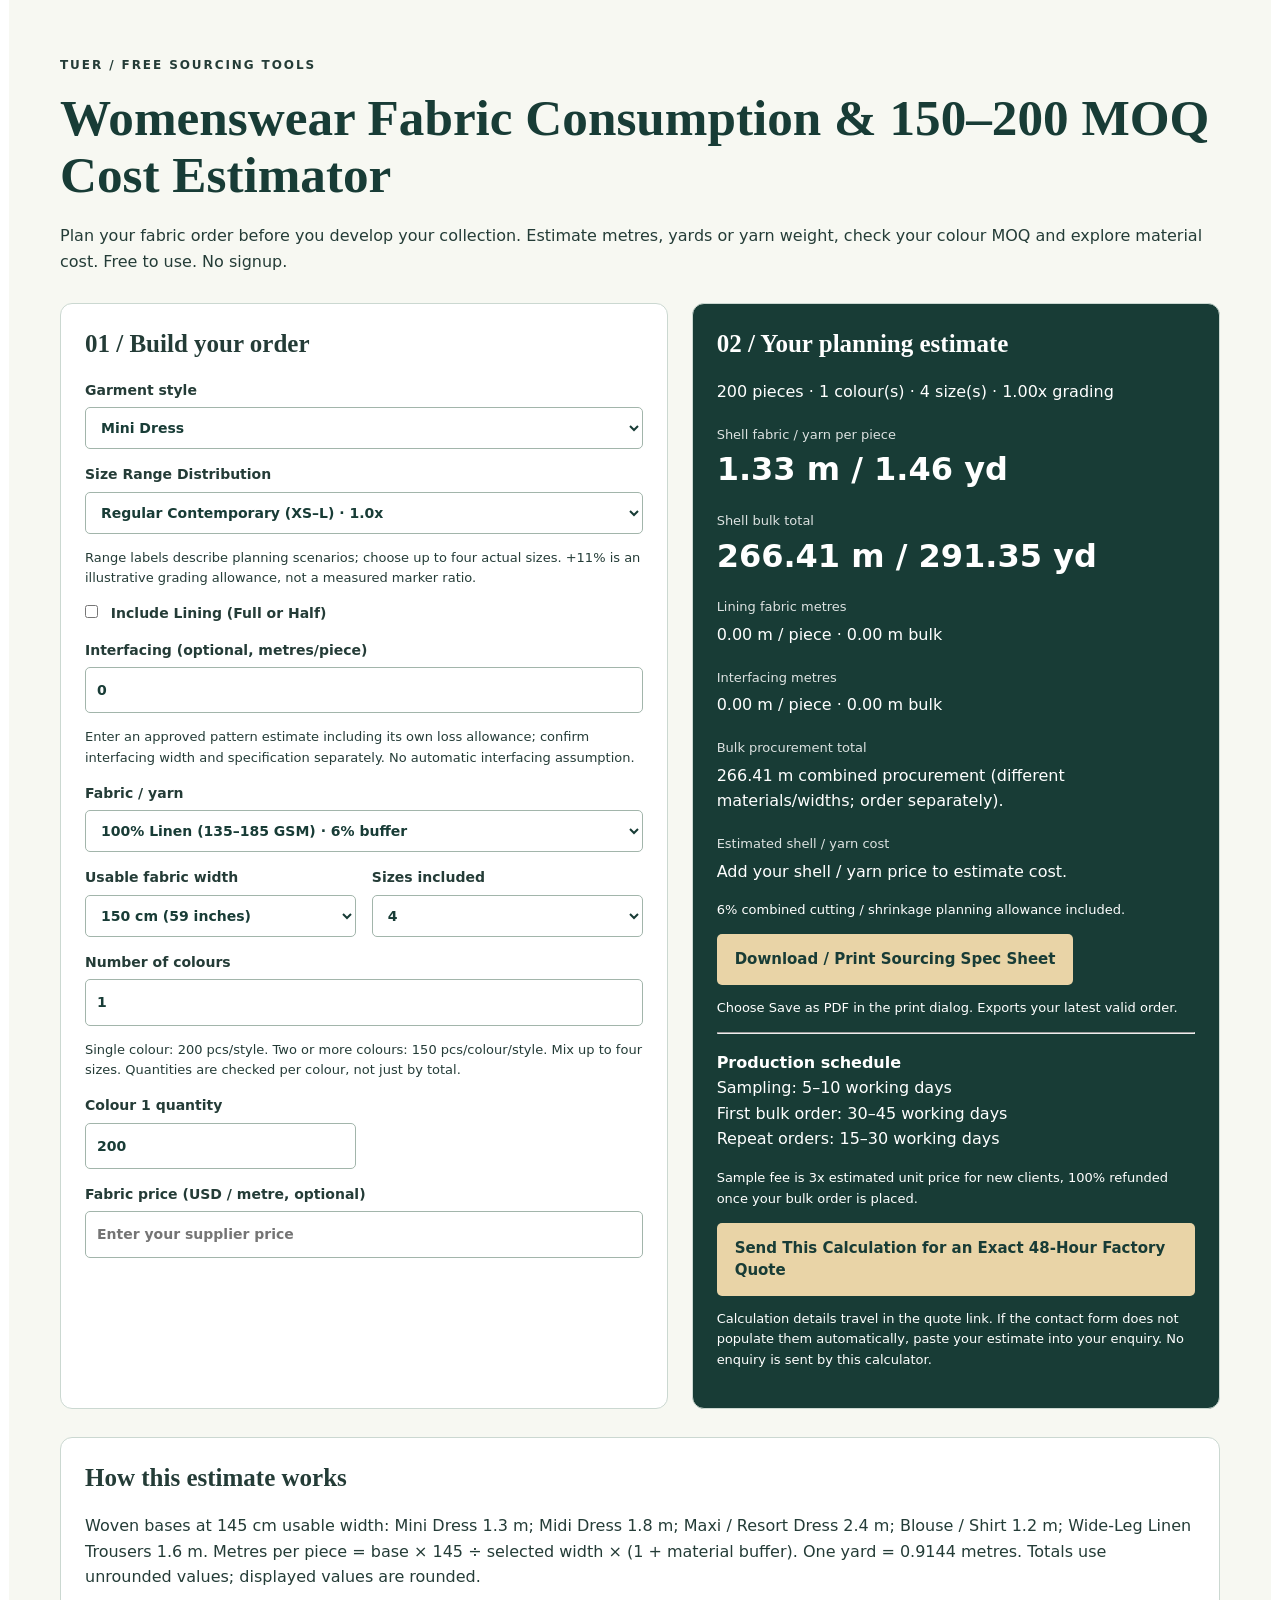
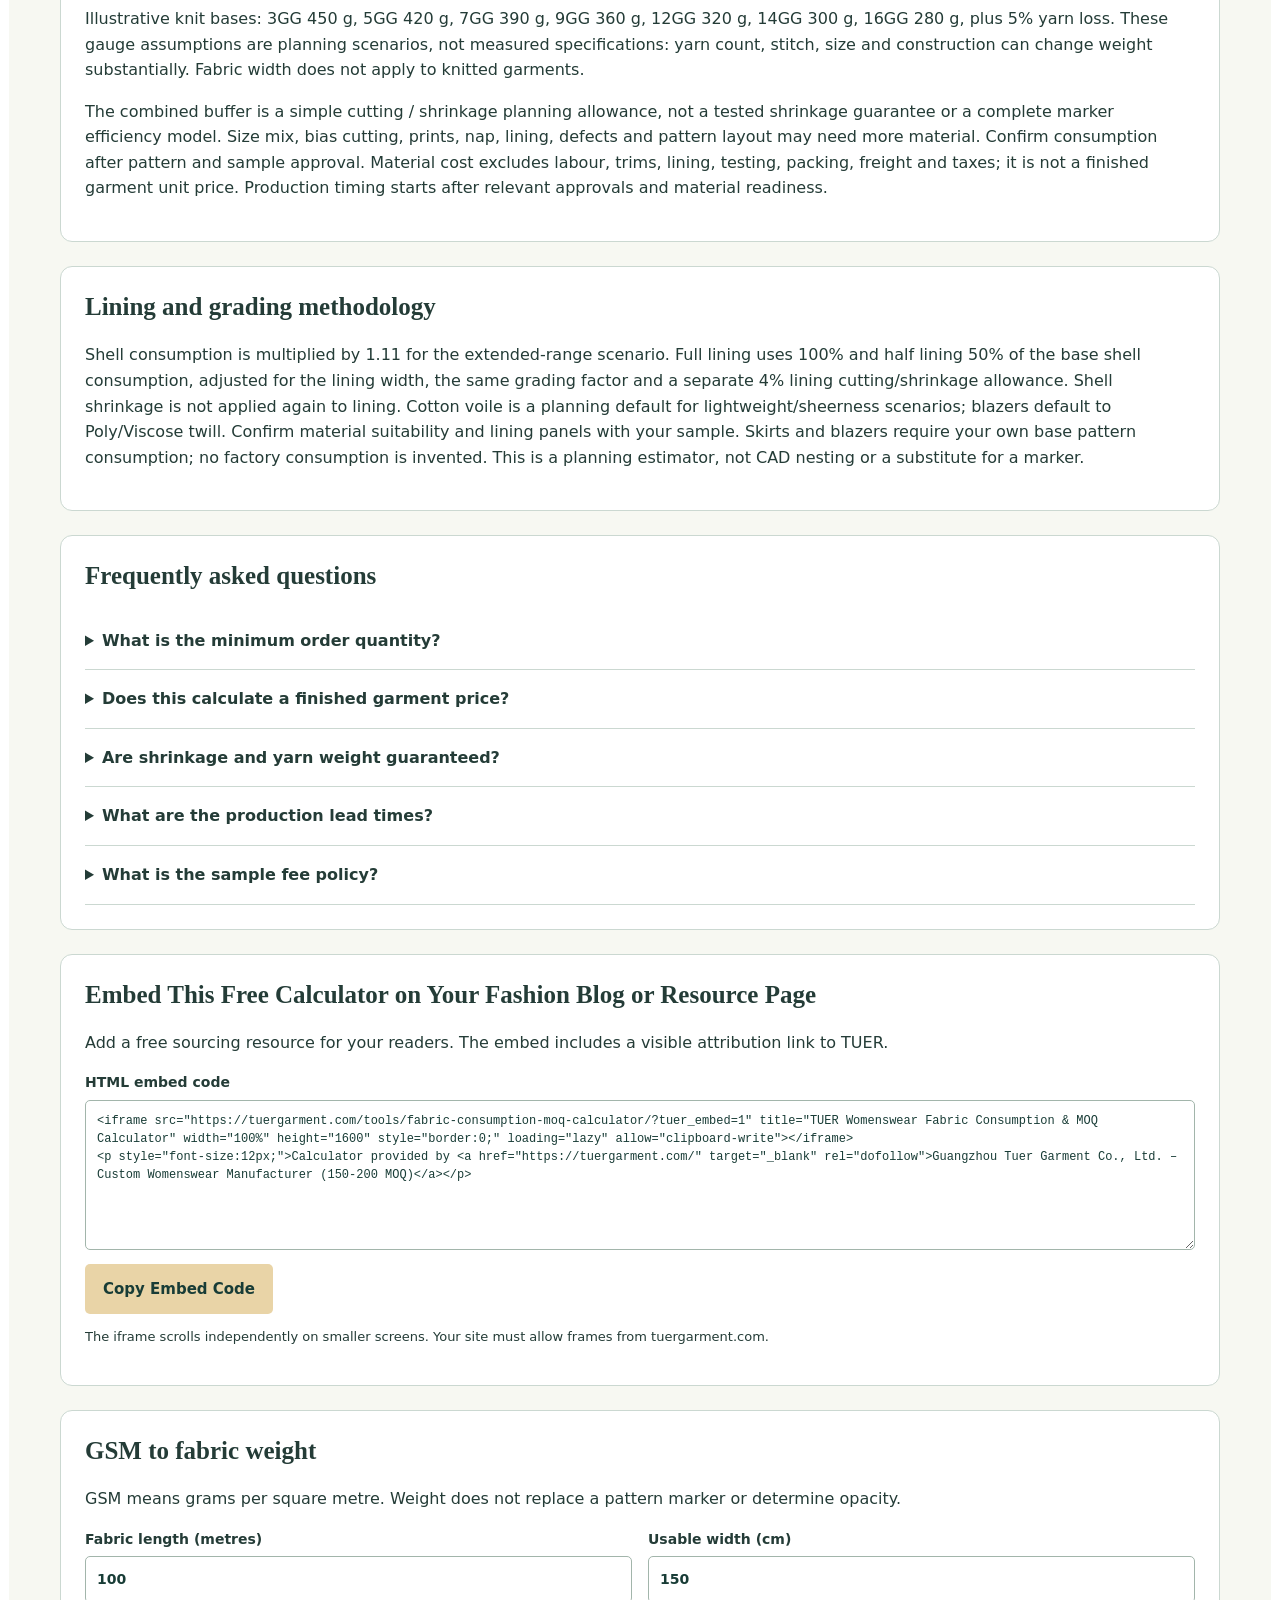
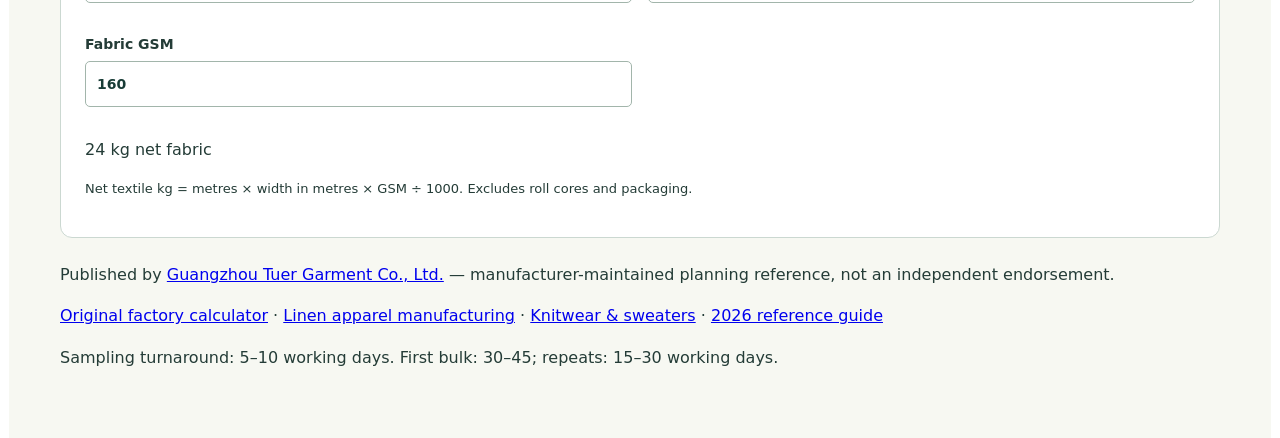
==== index.html @ 22a3af2a "feat: initial open apparel fabric consumption calculator and 2026 sourcing benchmarks" ====
<!doctype html><html lang="en"><head><meta charset="utf-8"><title>Womenswear Fabric &amp; GSM Calculator | TUER</title><meta name="description" content="Free fabric metres, yards, GSM-to-weight and colour MOQ planning calculator. Sampling turnaround: 5–10 working days."><link rel="canonical" href="https://tuergarment.com/tools/fabric-consumption-moq-calculator/"><meta name="viewport" content="width=device-width,initial-scale=1"><link rel="stylesheet" href="calculator.css"></head><body style="margin:0">
<main class="tuer-calc" data-contact="https://tuergarment.com/contact-us/">
<header><span class="tc-kicker">TUER / Free sourcing tools</span><h1>Womenswear Fabric Consumption &amp; 150–200 MOQ Cost Estimator</h1><p>Plan your fabric order before you develop your collection. Estimate metres, yards or yarn weight, check your colour MOQ and explore material cost. Free to use. No signup.</p></header>
<noscript>Please enable JavaScript to calculate your order. MOQ: 200 pieces for one colour, or 150 pieces per colour for two or more colours.</noscript>
<div class="tc-grid"><section class="tc-card"><h2>01 / Build your order</h2><form>
<label>Garment style<select name="style"><option value="mini">Mini Dress</option><option value="midi">Midi Dress</option><option value="maxi">Maxi / Resort Dress</option><option value="blouse">Women's Blouse / Shirt</option><option value="skirt">Skirt (enter pattern consumption)</option><option value="blazer">Blazer (enter pattern consumption)</option><option value="trousers">Wide-Leg Linen Trousers</option><option value="knit">Knit Sweater / Cardigan</option></select></label>
<label data-custom-base hidden>Pattern-based shell metres per piece at 145 cm<input name="customBase" type="number" min="0.01" max="20" step="any" placeholder="From your pattern / marker, before buffers"></label>
<label>Size Range Distribution<select name="distribution"><option value="regular">Regular Contemporary (XS–L) · 1.0x</option><option value="extended">Extended / Plus Size Range (L–3XL) · +11%</option></select></label><p class="tc-note">Range labels describe planning scenarios; choose up to four actual sizes. +11% is an illustrative grading allowance, not a measured marker ratio.</p>
<div data-lining-controls><label><input name="lining" type="checkbox"> Include Lining (Full or Half)</label><div data-lining-options hidden><label>Lining coverage<select name="liningMode"><option value="full">Full · 100% base coverage</option><option value="half">Half · 50% base coverage</option></select></label><label>Lining usable width<select name="liningWidth"><option value="114">114 cm</option><option value="140">140 cm</option><option value="150" selected>150 cm</option></select></label><p data-lining-material></p></div></div>
<label>Interfacing (optional, metres/piece)<input name="interfacing" type="number" min="0" max="20" step="any" value="0"></label><p class="tc-note">Enter an approved pattern estimate including its own loss allowance; confirm interfacing width and specification separately. No automatic interfacing assumption.</p>
<label>Fabric / yarn<select name="fabric"><option value="linen">100% Linen (135–185 GSM) · 6% buffer</option><option value="blend">55% Linen / 45% Viscose or Rayon · 5%</option><option value="cotton">Cotton Poplin / Satin / EcoVero Viscose · 4%</option><option value="denim">Denim (8–14 oz) · 5%</option><option value="yarn">Knitwear Yarn: Merino / Organic Cotton / Viscose Blend · 5%</option></select></label>
<div class="tc-fields"><label data-width>Usable fabric width<select name="width"><option value="114">114 cm (45 inches)</option><option value="140">140 cm (55 inches)</option><option value="150" selected>150 cm (59 inches)</option></select></label><label data-gauge hidden>Knitting gauge<select name="gauge"><option>3</option><option>5</option><option>7</option><option>9</option><option selected>12</option><option>14</option><option>16</option></select></label><label>Sizes included<select name="sizes"><option>1</option><option>2</option><option>3</option><option selected>4</option></select></label></div>
<label>Number of colours<input name="colours" type="number" min="1" max="20" step="1" value="1" required></label><p class="tc-note">Single colour: 200 pcs/style. Two or more colours: 150 pcs/colour/style. Mix up to four sizes. Quantities are checked per colour, not just by total.</p><div data-colours></div>
<label><span data-price-label>Fabric price (USD / metre, optional)</span><input name="price" type="number" min="0" max="1000000" step="any" placeholder="Enter your supplier price"></label><p data-error role="alert"></p></form></section>
<aside class="tc-card tc-result"><h2>02 / Your planning estimate</h2><div data-output aria-live="polite" aria-atomic="true"><p data-order></p><dl><dt>Shell fabric / yarn per piece</dt><dd class="tc-metric" data-per></dd><dt>Shell bulk total</dt><dd class="tc-metric" data-total></dd><dt>Lining fabric metres</dt><dd data-lining-result></dd><dt>Interfacing metres</dt><dd data-interfacing-result></dd><dt>Bulk procurement total</dt><dd data-combined></dd><dt>Estimated shell / yarn cost</dt><dd data-cost></dd></dl><p class="tc-note" data-buffer></p></div><button type="button" data-print disabled>Download / Print Sourcing Spec Sheet</button><p class="tc-note">Choose Save as PDF in the print dialog. Exports your latest valid order.</p><hr><p><strong>Production schedule</strong><br>Sampling: 5–10 working days<br>First bulk order: 30–45 working days<br>Repeat orders: 15–30 working days</p><p class="tc-note">Sample fee is 3x estimated unit price for new clients, 100% refunded once your bulk order is placed.</p><a class="tc-button" data-quote hidden target="_blank" rel="noopener">Send This Calculation for an Exact 48-Hour Factory Quote</a><p class="tc-note">Calculation details travel in the quote link. If the contact form does not populate them automatically, paste your estimate into your enquiry. No enquiry is sent by this calculator.</p></aside></div>
<section class="tc-card"><h2>How this estimate works</h2><p>Woven bases at 145 cm usable width: Mini Dress 1.3 m; Midi Dress 1.8 m; Maxi / Resort Dress 2.4 m; Blouse / Shirt 1.2 m; Wide-Leg Linen Trousers 1.6 m. Metres per piece = base × 145 ÷ selected width × (1 + material buffer). One yard = 0.9144 metres. Totals use unrounded values; displayed values are rounded.</p><p>Illustrative knit bases: 3GG 450 g, 5GG 420 g, 7GG 390 g, 9GG 360 g, 12GG 320 g, 14GG 300 g, 16GG 280 g, plus 5% yarn loss. These gauge assumptions are planning scenarios, not measured specifications: yarn count, stitch, size and construction can change weight substantially. Fabric width does not apply to knitted garments.</p><p>The combined buffer is a simple cutting / shrinkage planning allowance, not a tested shrinkage guarantee or a complete marker efficiency model. Size mix, bias cutting, prints, nap, lining, defects and pattern layout may need more material. Confirm consumption after pattern and sample approval. Material cost excludes labour, trims, lining, testing, packing, freight and taxes; it is not a finished garment unit price. Production timing starts after relevant approvals and material readiness.</p></section>
<section class="tc-card tc-stack"><h2>Lining and grading methodology</h2><p>Shell consumption is multiplied by 1.11 for the extended-range scenario. Full lining uses 100% and half lining 50% of the base shell consumption, adjusted for the lining width, the same grading factor and a separate 4% lining cutting/shrinkage allowance. Shell shrinkage is not applied again to lining. Cotton voile is a planning default for lightweight/sheerness scenarios; blazers default to Poly/Viscose twill. Confirm material suitability and lining panels with your sample. Skirts and blazers require your own base pattern consumption; no factory consumption is invented. This is a planning estimator, not CAD nesting or a substitute for a marker.</p></section>
<section class="tc-card tc-stack"><h2>Frequently asked questions</h2><details><summary>What is the minimum order quantity?</summary><p>One colour requires 200 pieces per style. Two or more colours require at least 150 pieces per colour per style. Up to four sizes can be mixed.</p></details><details><summary>Does this calculate a finished garment price?</summary><p>No. Enter a fabric price per metre or yarn price per kilogram to estimate material cost only. Labour, trims, lining, testing, packing, freight and taxes are excluded. Request a factory quote for the finished garment.</p></details><details><summary>Are shrinkage and yarn weight guaranteed?</summary><p>No. The buffers and gauge-based weights are illustrative planning assumptions. Confirm actual consumption, shrinkage and yarn weight with the approved pattern, material tests and sample.</p></details><details><summary>What are the production lead times?</summary><p>Sampling takes 5–10 working days. First bulk orders take 30–45 working days; repeat orders take 15–30 working days, after relevant approvals and material readiness.</p></details><details><summary>What is the sample fee policy?</summary><p>Sample fee is 3x estimated unit price for new clients, 100% refunded once your bulk order is placed.</p></details></section>
<section class="tc-card tc-stack"><h2>Embed This Free Calculator on Your Fashion Blog or Resource Page</h2><p>Add a free sourcing resource for your readers. The embed includes a visible attribution link to TUER.</p><label>HTML embed code<textarea data-embed readonly spellcheck="false"></textarea></label><button type="button" data-copy>Copy Embed Code</button><span data-copy-status role="status"></span><p class="tc-note">The iframe scrolls independently on smaller screens. Your site must allow frames from tuergarment.com.</p></section>
<section class="tc-card tc-stack"><h2>GSM to fabric weight</h2><p>GSM means grams per square metre. Weight does not replace a pattern marker or determine opacity.</p><form id="gsm-form"><div class="tc-fields"><label>Fabric length (metres)<input name="metres" type="number" min="0.01" max="1000000" step="any" value="100"></label><label>Usable width (cm)<input name="width" type="number" min="1" max="500" step="any" value="150"></label><label>Fabric GSM<input name="gsm" type="number" min="1" max="2000" step="any" value="160"></label></div><p id="gsm-result" role="status"></p></form><p class="tc-note">Net textile kg = metres × width in metres × GSM ÷ 1000. Excludes roll cores and packaging.</p></section><footer class="tc-stack"><p>Published by <a href="https://tuergarment.com/">Guangzhou Tuer Garment Co., Ltd.</a> — manufacturer-maintained planning reference, not an independent endorsement.</p><p><a href="https://tuergarment.com/tools/fabric-consumption-moq-calculator/">Original factory calculator</a> · <a href="https://tuergarment.com/products/linen-apparel/">Linen apparel manufacturing</a> · <a href="https://tuergarment.com/products/knitwear-sweaters/">Knitwear &amp; sweaters</a> · <a href="README.md">2026 reference guide</a></p><p>Sampling turnaround: 5–10 working days. First bulk: 30–45; repeats: 15–30 working days.</p></footer></main>
<script src="calculator.js"></script><script src="gsm.js"></script></body></html>
---- calculator.css ----
.tuer-calc{--ink:#183c36;--line:#cbd8d1;font:16px/1.6 system-ui,sans-serif;color:#243c37;background:#f7f8f2;padding:clamp(18px,4vw,52px);max-width:1160px;margin:0 auto}.tuer-calc *{box-sizing:border-box}.tuer-calc [hidden]{display:none!important}.tuer-calc h1{font:600 clamp(30px,4vw,52px)/1.12 Georgia,serif;color:var(--ink);margin:12px 0 20px}.tuer-calc h2{font:600 25px/1.25 Georgia,serif;margin:0 0 20px}.tuer-calc h3{font:600 18px/1.4 system-ui,sans-serif}.tuer-calc .tc-kicker{text-transform:uppercase;letter-spacing:.16em;font-size:12px;font-weight:700}.tuer-calc .tc-grid{display:grid;grid-template-columns:1.15fr 1fr;gap:24px;margin:28px 0}.tuer-calc .tc-card{background:white;border:1px solid var(--line);border-radius:12px;padding:24px;min-width:0}.tuer-calc .tc-result{background:var(--ink);color:white;align-self:start}.tuer-calc .tc-fields,.tuer-calc [data-colours]{display:grid;grid-template-columns:1fr 1fr;gap:16px}.tuer-calc label{display:block;font-size:14px;font-weight:600;margin-bottom:14px}.tuer-calc input,.tuer-calc select,.tuer-calc textarea{display:block;width:100%;min-width:0;margin-top:6px;border:1px solid #a2b5ab;border-radius:5px;padding:11px;background:#fff;color:#183c36;font:inherit}.tuer-calc :focus-visible{outline:3px solid #c17b2c;outline-offset:3px}.tuer-calc .tc-metric{font-size:clamp(22px,3vw,32px);line-height:1.3;font-weight:600;overflow-wrap:anywhere}.tuer-calc .tc-result dt{font-size:13px;opacity:.85;margin-top:20px}.tuer-calc .tc-result dd{margin:4px 0 0}.tuer-calc a.tc-button,.tuer-calc button{display:inline-block;border:0;border-radius:5px;padding:14px 18px;background:#e9d4a7;color:#183c36;font:600 15px/1.5 system-ui,sans-serif;text-decoration:none;cursor:pointer;white-space:normal}.tuer-calc .tc-note{font-size:13px}.tuer-calc [data-error]{color:#9d2424;font-weight:600}.tuer-calc textarea{min-height:150px;font:12px/1.5 monospace;resize:vertical}.tuer-calc details{padding:16px 0;border-bottom:1px solid var(--line)}.tuer-calc summary{cursor:pointer;font-weight:600}.tuer-calc .tc-stack{margin-top:24px}.tuer-calc noscript{color:#9d2424}@media(max-width:760px){.tuer-calc .tc-grid{grid-template-columns:1fr}.tuer-calc .tc-card{padding:18px}.tuer-calc .tc-fields{grid-template-columns:1fr}.tuer-calc [data-colours]{grid-template-columns:1fr 1fr}}
.tuer-calc input[type=checkbox]{display:inline-block;width:auto;margin:0 8px 0 0}.tuer-calc button:disabled{opacity:.45;cursor:not-allowed}.tc-print-sheet{display:none}@media print{@page{size:A4;margin:14mm}body.tc-printing{background:white!important}body.tc-printing>*:not(.tc-print-sheet){display:none!important}body.tc-printing>.tc-print-sheet{display:block!important;color:#183c36;font:11px/1.4 Arial,sans-serif}body.tc-printing>.tc-print-sheet h1{font:600 22px/1.25 Georgia,serif;margin:0 0 15px}body.tc-printing>.tc-print-sheet table{width:100%;border-collapse:collapse}body.tc-printing>.tc-print-sheet th,body.tc-printing>.tc-print-sheet td{border:1px solid #bbc9c3;padding:7px;text-align:left;vertical-align:top}body.tc-printing>.tc-print-sheet th{width:32%}body.tc-printing>.tc-print-sheet tr{break-inside:avoid}body.tc-printing>.tc-print-sheet p{margin:12px 0}}
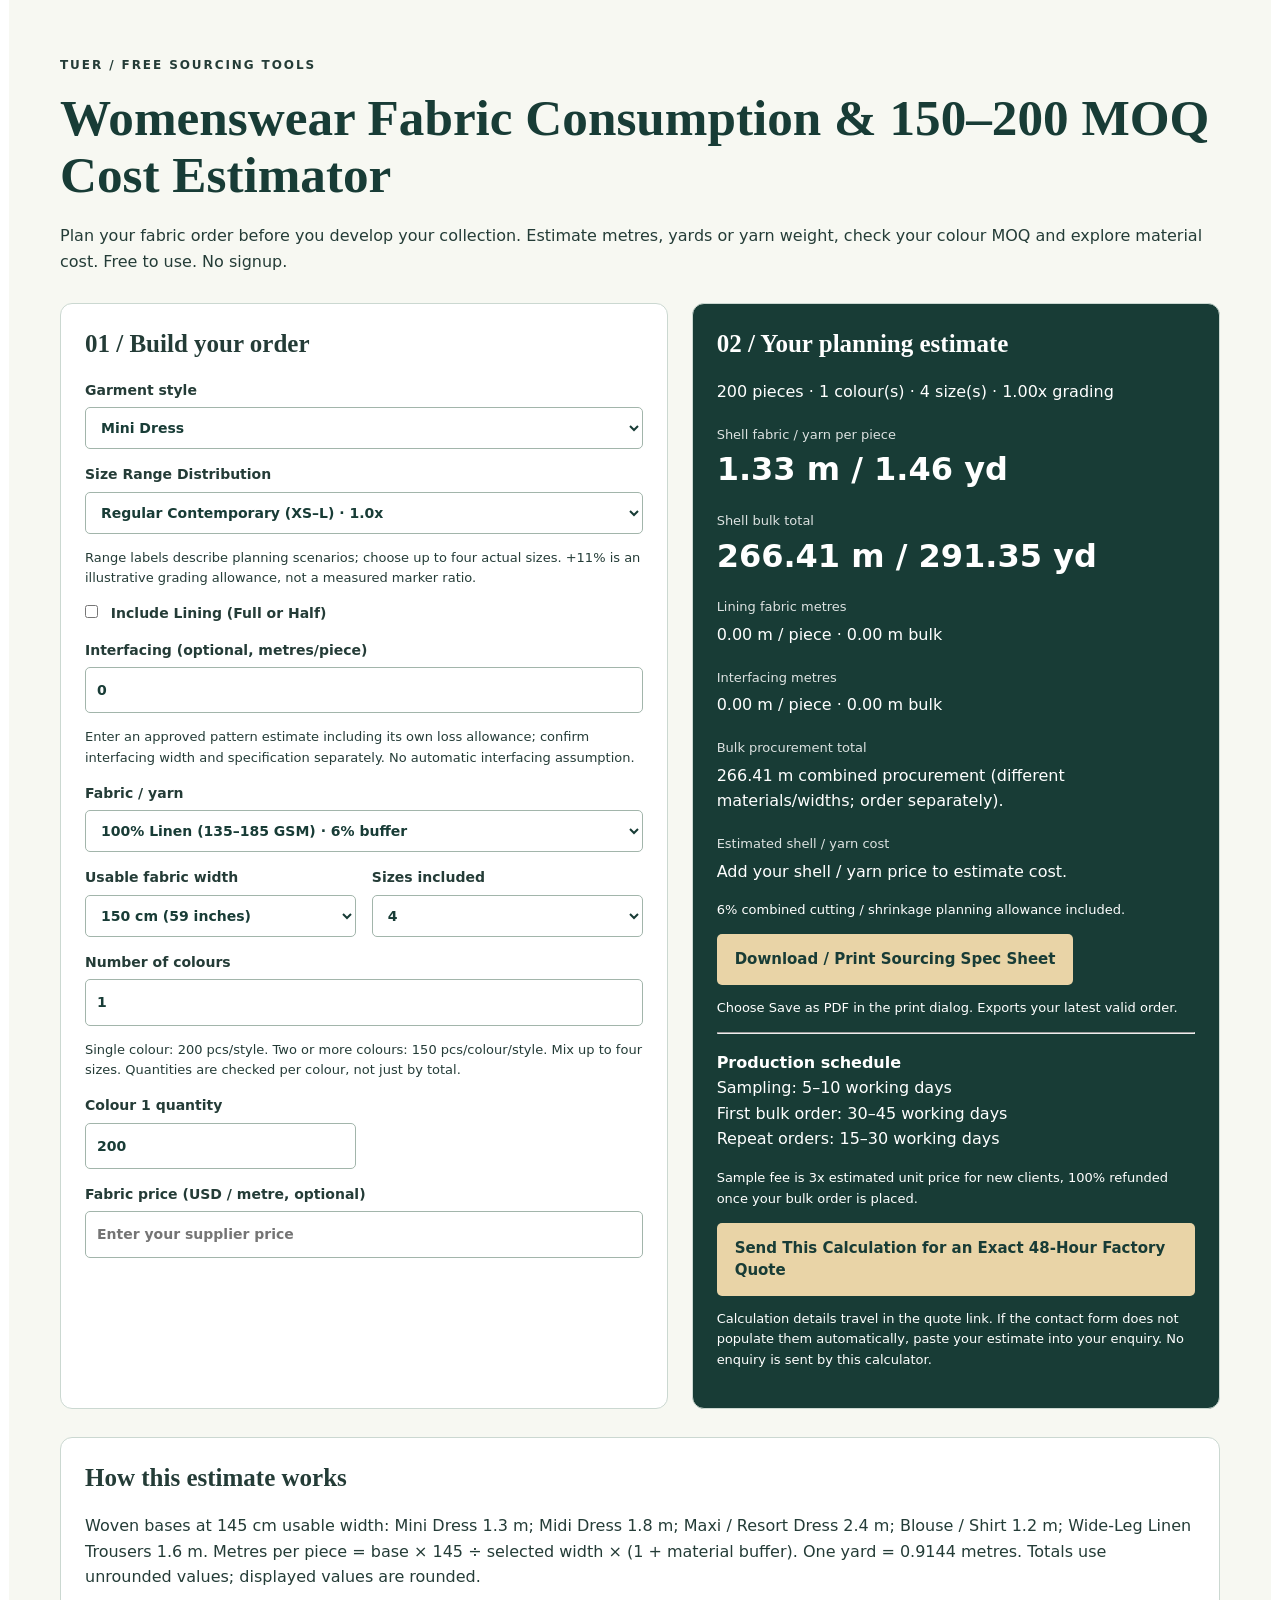
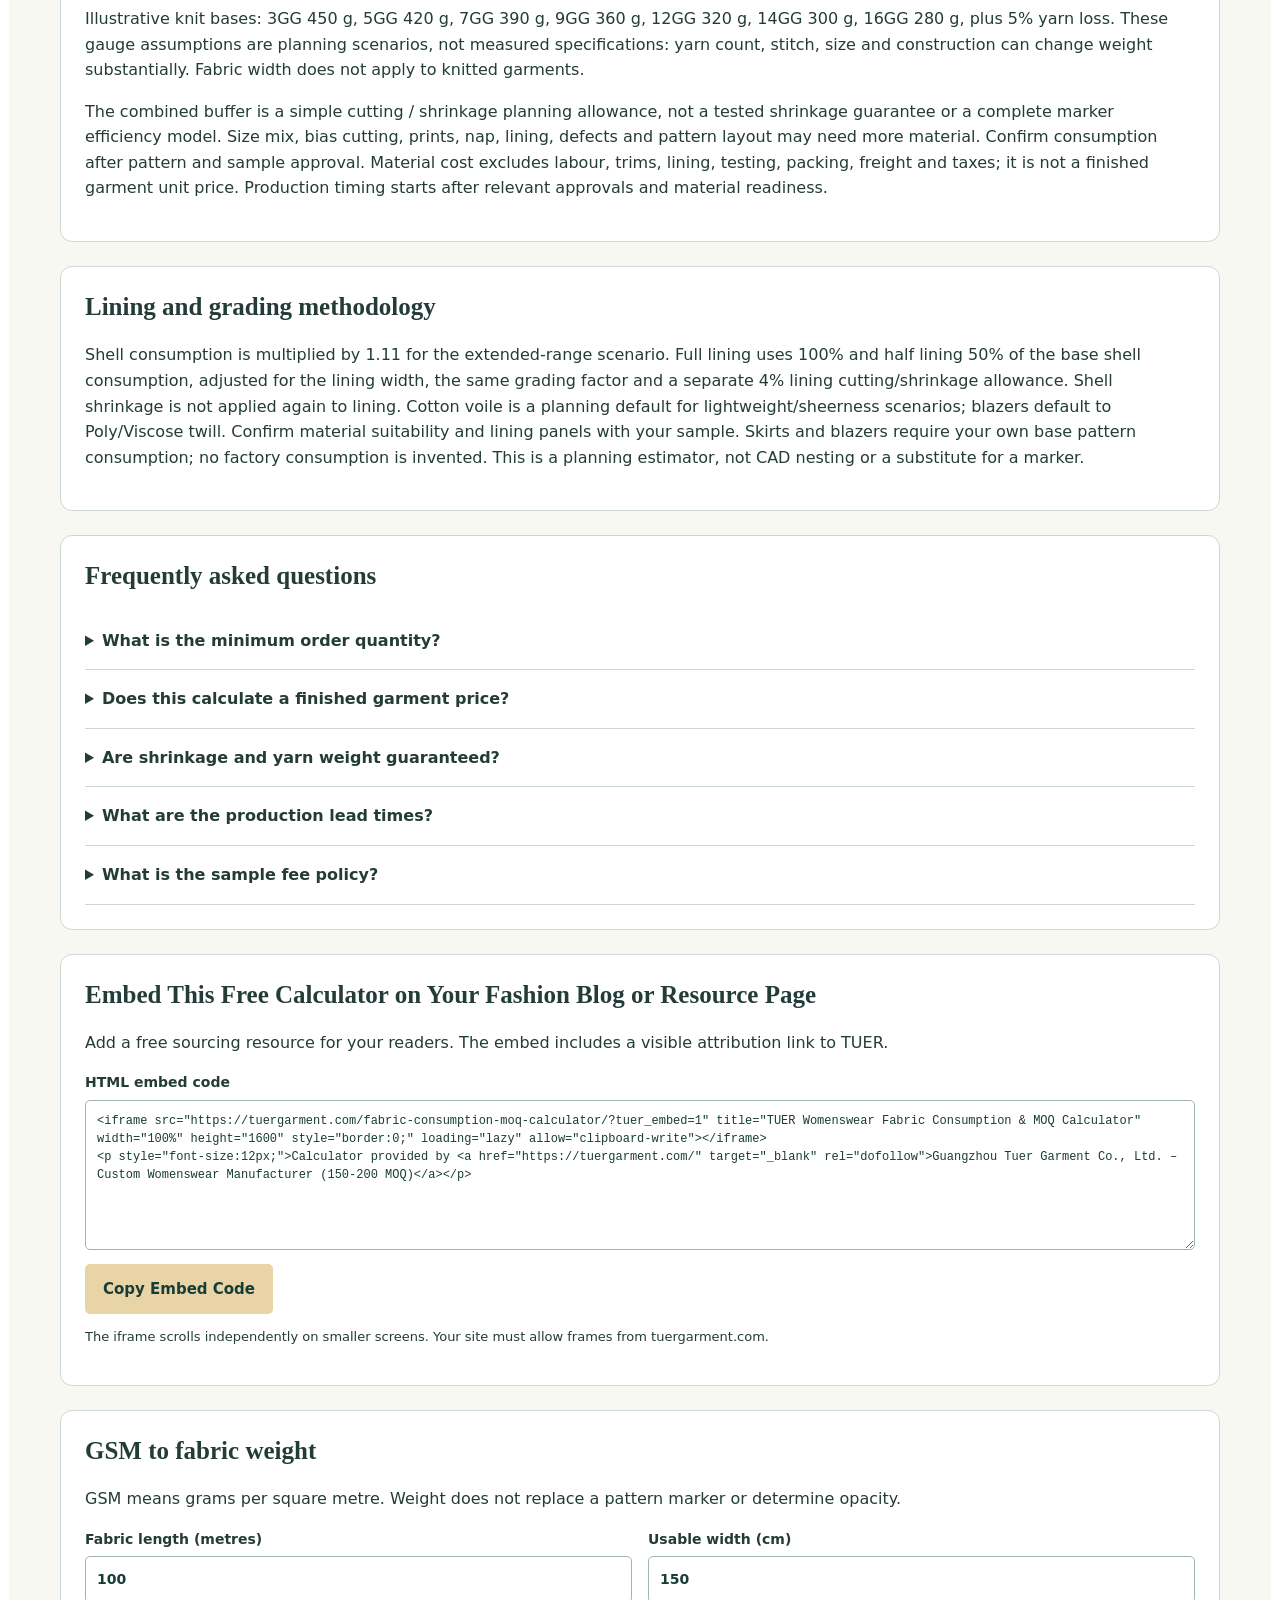
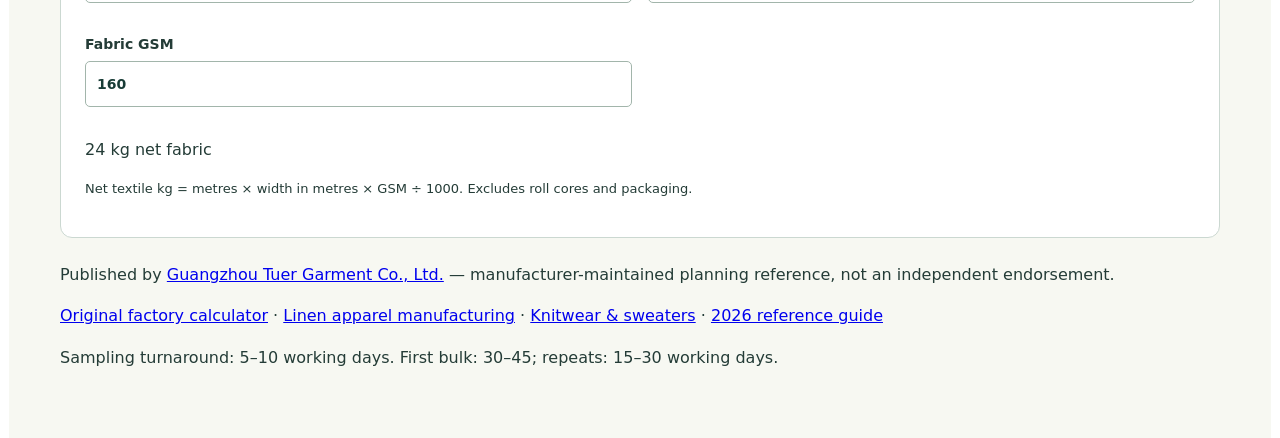
==== commit b77852c9: "fix: point companion to published root calculator and preserve result label contrast" ====
--- a/index.html
+++ b/index.html
@@ -1,4 +1,4 @@
-<!doctype html><html lang="en"><head><meta charset="utf-8"><title>Womenswear Fabric &amp; GSM Calculator | TUER</title><meta name="description" content="Free fabric metres, yards, GSM-to-weight and colour MOQ planning calculator. Sampling turnaround: 5–10 working days."><link rel="canonical" href="https://tuergarment.com/tools/fabric-consumption-moq-calculator/"><meta name="viewport" content="width=device-width,initial-scale=1"><link rel="stylesheet" href="calculator.css"></head><body style="margin:0">
+<!doctype html><html lang="en"><head><meta charset="utf-8"><title>Womenswear Fabric &amp; GSM Calculator | TUER</title><meta name="description" content="Free fabric metres, yards, GSM-to-weight and colour MOQ planning calculator. Sampling turnaround: 5–10 working days."><link rel="canonical" href="https://tuergarment.com/fabric-consumption-moq-calculator/"><meta name="viewport" content="width=device-width,initial-scale=1"><link rel="stylesheet" href="calculator.css"></head><body style="margin:0">
 <main class="tuer-calc" data-contact="https://tuergarment.com/contact-us/">
 <header><span class="tc-kicker">TUER / Free sourcing tools</span><h1>Womenswear Fabric Consumption &amp; 150–200 MOQ Cost Estimator</h1><p>Plan your fabric order before you develop your collection. Estimate metres, yards or yarn weight, check your colour MOQ and explore material cost. Free to use. No signup.</p></header>
 <noscript>Please enable JavaScript to calculate your order. MOQ: 200 pieces for one colour, or 150 pieces per colour for two or more colours.</noscript>
@@ -17,5 +17,5 @@
 <section class="tc-card tc-stack"><h2>Lining and grading methodology</h2><p>Shell consumption is multiplied by 1.11 for the extended-range scenario. Full lining uses 100% and half lining 50% of the base shell consumption, adjusted for the lining width, the same grading factor and a separate 4% lining cutting/shrinkage allowance. Shell shrinkage is not applied again to lining. Cotton voile is a planning default for lightweight/sheerness scenarios; blazers default to Poly/Viscose twill. Confirm material suitability and lining panels with your sample. Skirts and blazers require your own base pattern consumption; no factory consumption is invented. This is a planning estimator, not CAD nesting or a substitute for a marker.</p></section>
 <section class="tc-card tc-stack"><h2>Frequently asked questions</h2><details><summary>What is the minimum order quantity?</summary><p>One colour requires 200 pieces per style. Two or more colours require at least 150 pieces per colour per style. Up to four sizes can be mixed.</p></details><details><summary>Does this calculate a finished garment price?</summary><p>No. Enter a fabric price per metre or yarn price per kilogram to estimate material cost only. Labour, trims, lining, testing, packing, freight and taxes are excluded. Request a factory quote for the finished garment.</p></details><details><summary>Are shrinkage and yarn weight guaranteed?</summary><p>No. The buffers and gauge-based weights are illustrative planning assumptions. Confirm actual consumption, shrinkage and yarn weight with the approved pattern, material tests and sample.</p></details><details><summary>What are the production lead times?</summary><p>Sampling takes 5–10 working days. First bulk orders take 30–45 working days; repeat orders take 15–30 working days, after relevant approvals and material readiness.</p></details><details><summary>What is the sample fee policy?</summary><p>Sample fee is 3x estimated unit price for new clients, 100% refunded once your bulk order is placed.</p></details></section>
 <section class="tc-card tc-stack"><h2>Embed This Free Calculator on Your Fashion Blog or Resource Page</h2><p>Add a free sourcing resource for your readers. The embed includes a visible attribution link to TUER.</p><label>HTML embed code<textarea data-embed readonly spellcheck="false"></textarea></label><button type="button" data-copy>Copy Embed Code</button><span data-copy-status role="status"></span><p class="tc-note">The iframe scrolls independently on smaller screens. Your site must allow frames from tuergarment.com.</p></section>
-<section class="tc-card tc-stack"><h2>GSM to fabric weight</h2><p>GSM means grams per square metre. Weight does not replace a pattern marker or determine opacity.</p><form id="gsm-form"><div class="tc-fields"><label>Fabric length (metres)<input name="metres" type="number" min="0.01" max="1000000" step="any" value="100"></label><label>Usable width (cm)<input name="width" type="number" min="1" max="500" step="any" value="150"></label><label>Fabric GSM<input name="gsm" type="number" min="1" max="2000" step="any" value="160"></label></div><p id="gsm-result" role="status"></p></form><p class="tc-note">Net textile kg = metres × width in metres × GSM ÷ 1000. Excludes roll cores and packaging.</p></section><footer class="tc-stack"><p>Published by <a href="https://tuergarment.com/">Guangzhou Tuer Garment Co., Ltd.</a> — manufacturer-maintained planning reference, not an independent endorsement.</p><p><a href="https://tuergarment.com/tools/fabric-consumption-moq-calculator/">Original factory calculator</a> · <a href="https://tuergarment.com/products/linen-apparel/">Linen apparel manufacturing</a> · <a href="https://tuergarment.com/products/knitwear-sweaters/">Knitwear &amp; sweaters</a> · <a href="README.md">2026 reference guide</a></p><p>Sampling turnaround: 5–10 working days. First bulk: 30–45; repeats: 15–30 working days.</p></footer></main>
+<section class="tc-card tc-stack"><h2>GSM to fabric weight</h2><p>GSM means grams per square metre. Weight does not replace a pattern marker or determine opacity.</p><form id="gsm-form"><div class="tc-fields"><label>Fabric length (metres)<input name="metres" type="number" min="0.01" max="1000000" step="any" value="100"></label><label>Usable width (cm)<input name="width" type="number" min="1" max="500" step="any" value="150"></label><label>Fabric GSM<input name="gsm" type="number" min="1" max="2000" step="any" value="160"></label></div><p id="gsm-result" role="status"></p></form><p class="tc-note">Net textile kg = metres × width in metres × GSM ÷ 1000. Excludes roll cores and packaging.</p></section><footer class="tc-stack"><p>Published by <a href="https://tuergarment.com/">Guangzhou Tuer Garment Co., Ltd.</a> — manufacturer-maintained planning reference, not an independent endorsement.</p><p><a href="https://tuergarment.com/fabric-consumption-moq-calculator/">Original factory calculator</a> · <a href="https://tuergarment.com/products/linen-apparel/">Linen apparel manufacturing</a> · <a href="https://tuergarment.com/products/knitwear-sweaters/">Knitwear &amp; sweaters</a> · <a href="README.md">2026 reference guide</a></p><p>Sampling turnaround: 5–10 working days. First bulk: 30–45; repeats: 15–30 working days.</p></footer></main>
 <script src="calculator.js"></script><script src="gsm.js"></script></body></html>
--- a/calculator.css
+++ b/calculator.css
@@ -1,2 +1,3 @@
 .tuer-calc{--ink:#183c36;--line:#cbd8d1;font:16px/1.6 system-ui,sans-serif;color:#243c37;background:#f7f8f2;padding:clamp(18px,4vw,52px);max-width:1160px;margin:0 auto}.tuer-calc *{box-sizing:border-box}.tuer-calc [hidden]{display:none!important}.tuer-calc h1{font:600 clamp(30px,4vw,52px)/1.12 Georgia,serif;color:var(--ink);margin:12px 0 20px}.tuer-calc h2{font:600 25px/1.25 Georgia,serif;margin:0 0 20px}.tuer-calc h3{font:600 18px/1.4 system-ui,sans-serif}.tuer-calc .tc-kicker{text-transform:uppercase;letter-spacing:.16em;font-size:12px;font-weight:700}.tuer-calc .tc-grid{display:grid;grid-template-columns:1.15fr 1fr;gap:24px;margin:28px 0}.tuer-calc .tc-card{background:white;border:1px solid var(--line);border-radius:12px;padding:24px;min-width:0}.tuer-calc .tc-result{background:var(--ink);color:white;align-self:start}.tuer-calc .tc-fields,.tuer-calc [data-colours]{display:grid;grid-template-columns:1fr 1fr;gap:16px}.tuer-calc label{display:block;font-size:14px;font-weight:600;margin-bottom:14px}.tuer-calc input,.tuer-calc select,.tuer-calc textarea{display:block;width:100%;min-width:0;margin-top:6px;border:1px solid #a2b5ab;border-radius:5px;padding:11px;background:#fff;color:#183c36;font:inherit}.tuer-calc :focus-visible{outline:3px solid #c17b2c;outline-offset:3px}.tuer-calc .tc-metric{font-size:clamp(22px,3vw,32px);line-height:1.3;font-weight:600;overflow-wrap:anywhere}.tuer-calc .tc-result dt{font-size:13px;opacity:.85;margin-top:20px}.tuer-calc .tc-result dd{margin:4px 0 0}.tuer-calc a.tc-button,.tuer-calc button{display:inline-block;border:0;border-radius:5px;padding:14px 18px;background:#e9d4a7;color:#183c36;font:600 15px/1.5 system-ui,sans-serif;text-decoration:none;cursor:pointer;white-space:normal}.tuer-calc .tc-note{font-size:13px}.tuer-calc [data-error]{color:#9d2424;font-weight:600}.tuer-calc textarea{min-height:150px;font:12px/1.5 monospace;resize:vertical}.tuer-calc details{padding:16px 0;border-bottom:1px solid var(--line)}.tuer-calc summary{cursor:pointer;font-weight:600}.tuer-calc .tc-stack{margin-top:24px}.tuer-calc noscript{color:#9d2424}@media(max-width:760px){.tuer-calc .tc-grid{grid-template-columns:1fr}.tuer-calc .tc-card{padding:18px}.tuer-calc .tc-fields{grid-template-columns:1fr}.tuer-calc [data-colours]{grid-template-columns:1fr 1fr}}
 .tuer-calc input[type=checkbox]{display:inline-block;width:auto;margin:0 8px 0 0}.tuer-calc button:disabled{opacity:.45;cursor:not-allowed}.tc-print-sheet{display:none}@media print{@page{size:A4;margin:14mm}body.tc-printing{background:white!important}body.tc-printing>*:not(.tc-print-sheet){display:none!important}body.tc-printing>.tc-print-sheet{display:block!important;color:#183c36;font:11px/1.4 Arial,sans-serif}body.tc-printing>.tc-print-sheet h1{font:600 22px/1.25 Georgia,serif;margin:0 0 15px}body.tc-printing>.tc-print-sheet table{width:100%;border-collapse:collapse}body.tc-printing>.tc-print-sheet th,body.tc-printing>.tc-print-sheet td{border:1px solid #bbc9c3;padding:7px;text-align:left;vertical-align:top}body.tc-printing>.tc-print-sheet th{width:32%}body.tc-printing>.tc-print-sheet tr{break-inside:avoid}body.tc-printing>.tc-print-sheet p{margin:12px 0}}
+.tuer-calc .tc-result dt,.tuer-calc .tc-result dd,.tuer-calc .tc-result h2{color:#fff}
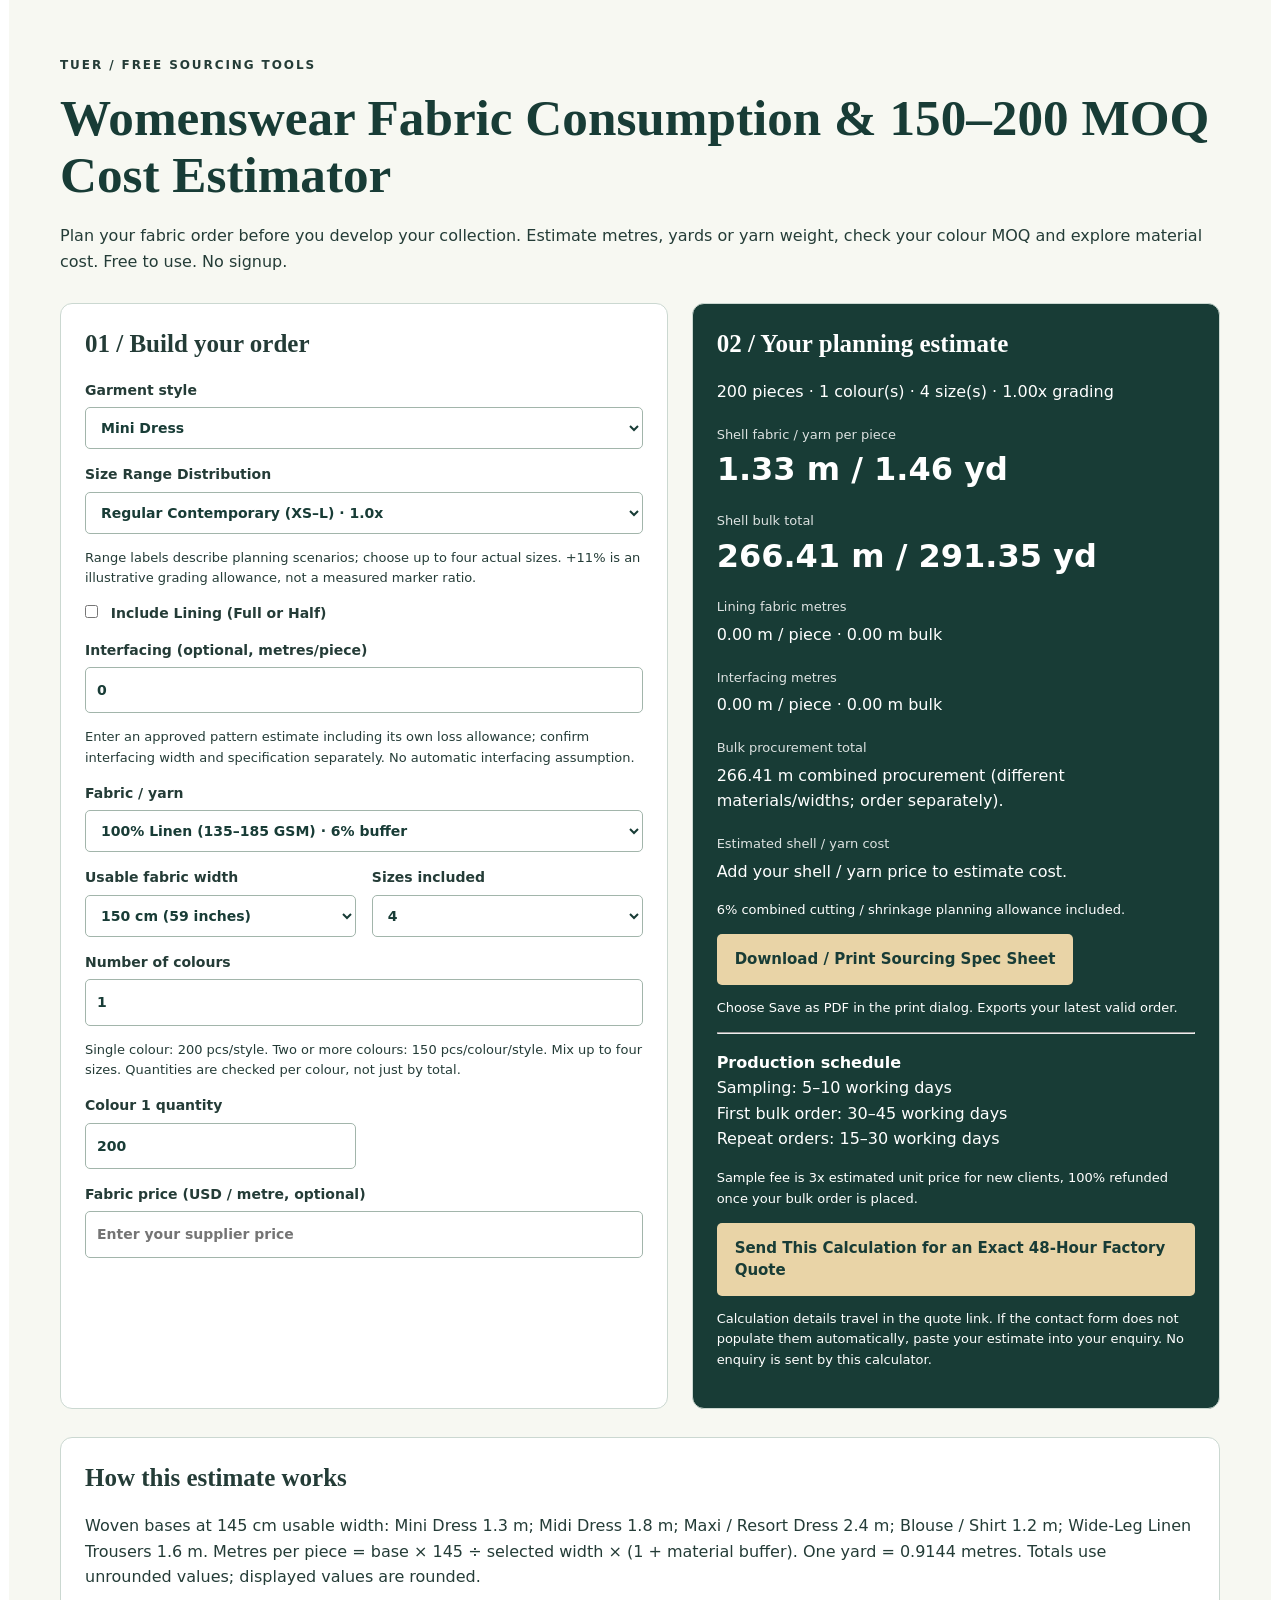
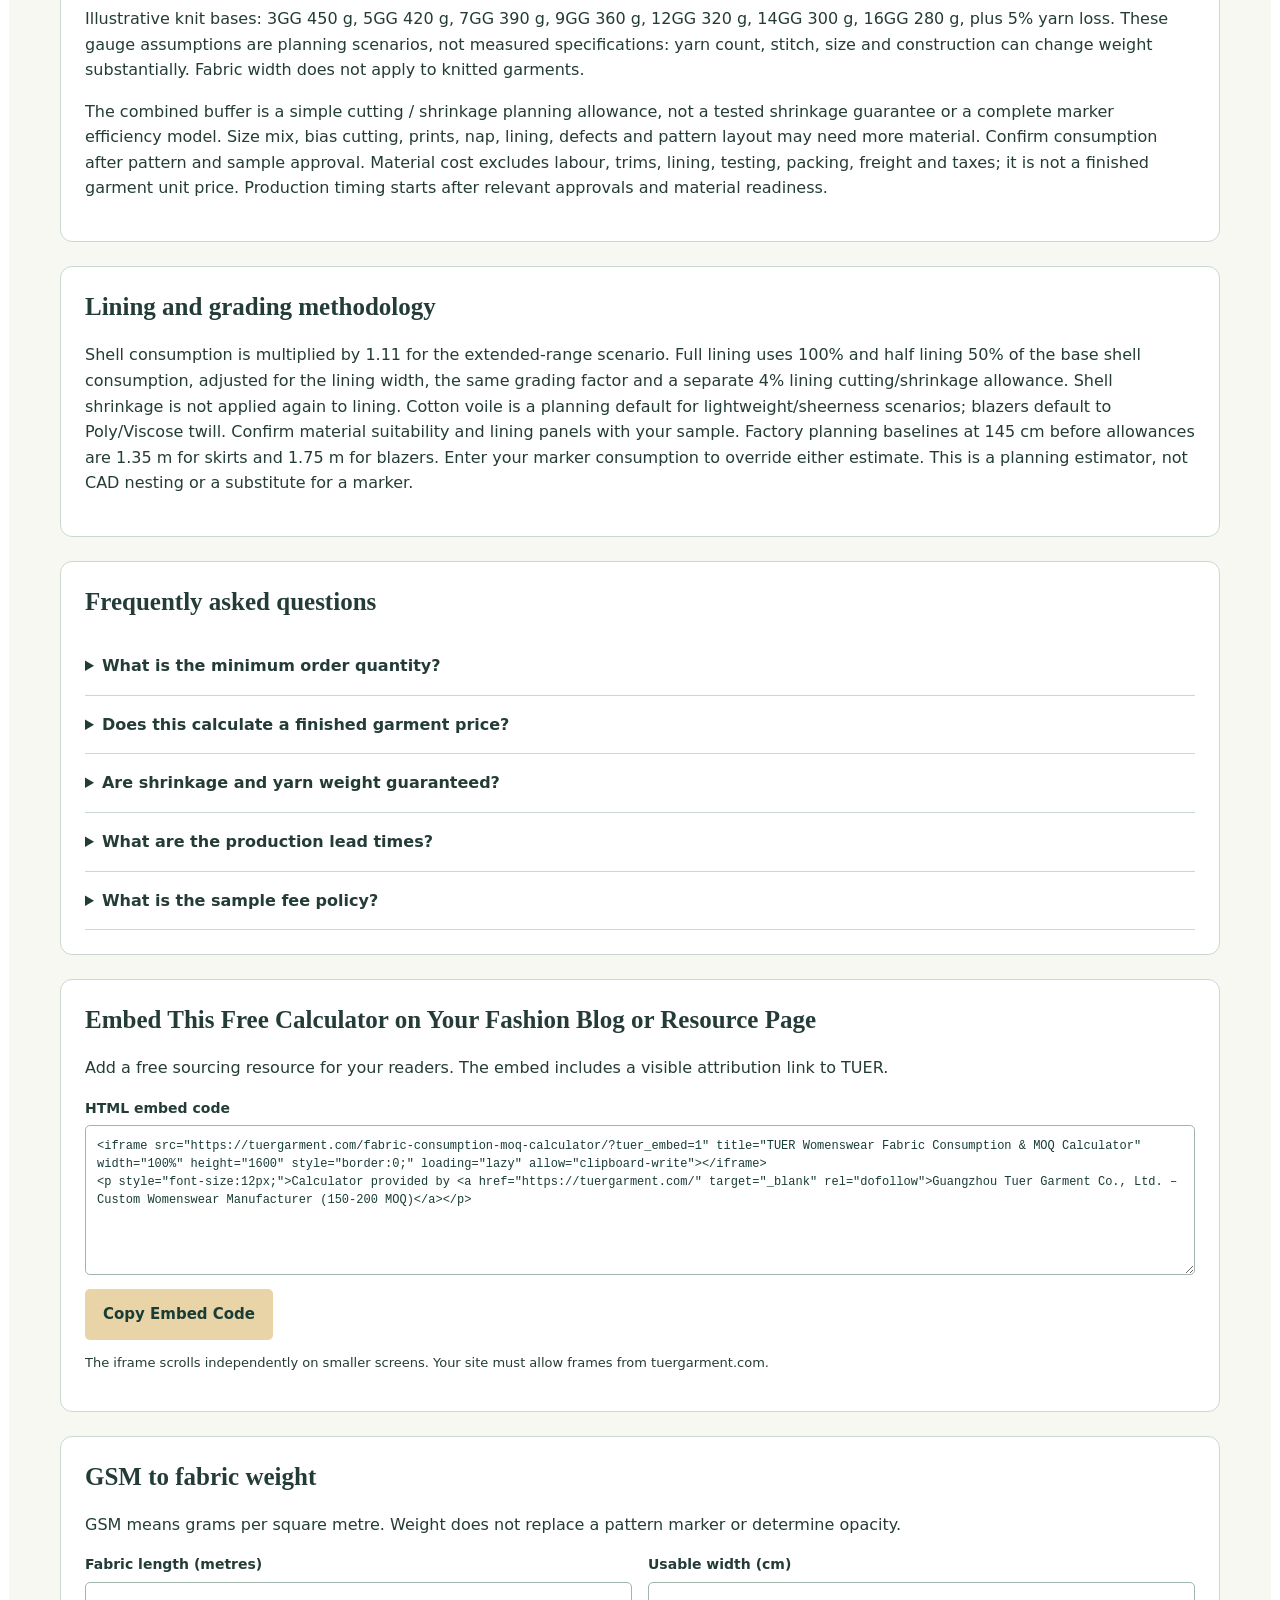
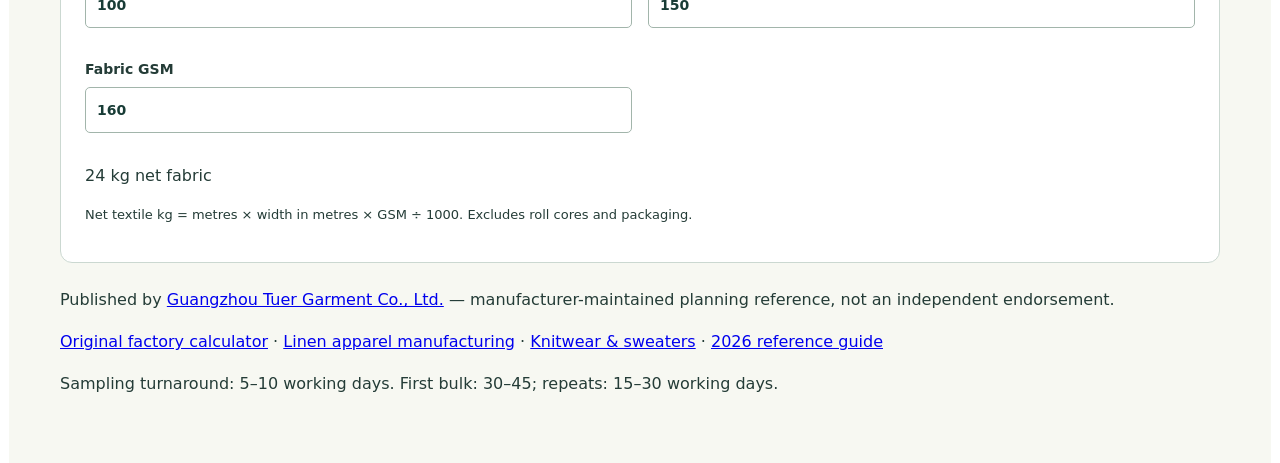
==== commit f02f84cc: "Add editable skirt and blazer baselines and fix reference link" ====
--- a/index.html
+++ b/index.html
@@ -3,7 +3,7 @@
 <header><span class="tc-kicker">TUER / Free sourcing tools</span><h1>Womenswear Fabric Consumption &amp; 150–200 MOQ Cost Estimator</h1><p>Plan your fabric order before you develop your collection. Estimate metres, yards or yarn weight, check your colour MOQ and explore material cost. Free to use. No signup.</p></header>
 <noscript>Please enable JavaScript to calculate your order. MOQ: 200 pieces for one colour, or 150 pieces per colour for two or more colours.</noscript>
 <div class="tc-grid"><section class="tc-card"><h2>01 / Build your order</h2><form>
-<label>Garment style<select name="style"><option value="mini">Mini Dress</option><option value="midi">Midi Dress</option><option value="maxi">Maxi / Resort Dress</option><option value="blouse">Women's Blouse / Shirt</option><option value="skirt">Skirt (enter pattern consumption)</option><option value="blazer">Blazer (enter pattern consumption)</option><option value="trousers">Wide-Leg Linen Trousers</option><option value="knit">Knit Sweater / Cardigan</option></select></label>
+<label>Garment style<select name="style"><option value="mini">Mini Dress</option><option value="midi">Midi Dress</option><option value="maxi">Maxi / Resort Dress</option><option value="blouse">Women's Blouse / Shirt</option><option value="skirt">Skirt</option><option value="blazer">Blazer</option><option value="trousers">Wide-Leg Linen Trousers</option><option value="knit">Knit Sweater / Cardigan</option></select></label>
 <label data-custom-base hidden>Pattern-based shell metres per piece at 145 cm<input name="customBase" type="number" min="0.01" max="20" step="any" placeholder="From your pattern / marker, before buffers"></label>
 <label>Size Range Distribution<select name="distribution"><option value="regular">Regular Contemporary (XS–L) · 1.0x</option><option value="extended">Extended / Plus Size Range (L–3XL) · +11%</option></select></label><p class="tc-note">Range labels describe planning scenarios; choose up to four actual sizes. +11% is an illustrative grading allowance, not a measured marker ratio.</p>
 <div data-lining-controls><label><input name="lining" type="checkbox"> Include Lining (Full or Half)</label><div data-lining-options hidden><label>Lining coverage<select name="liningMode"><option value="full">Full · 100% base coverage</option><option value="half">Half · 50% base coverage</option></select></label><label>Lining usable width<select name="liningWidth"><option value="114">114 cm</option><option value="140">140 cm</option><option value="150" selected>150 cm</option></select></label><p data-lining-material></p></div></div>
@@ -12,10 +12,11 @@
 <div class="tc-fields"><label data-width>Usable fabric width<select name="width"><option value="114">114 cm (45 inches)</option><option value="140">140 cm (55 inches)</option><option value="150" selected>150 cm (59 inches)</option></select></label><label data-gauge hidden>Knitting gauge<select name="gauge"><option>3</option><option>5</option><option>7</option><option>9</option><option selected>12</option><option>14</option><option>16</option></select></label><label>Sizes included<select name="sizes"><option>1</option><option>2</option><option>3</option><option selected>4</option></select></label></div>
 <label>Number of colours<input name="colours" type="number" min="1" max="20" step="1" value="1" required></label><p class="tc-note">Single colour: 200 pcs/style. Two or more colours: 150 pcs/colour/style. Mix up to four sizes. Quantities are checked per colour, not just by total.</p><div data-colours></div>
 <label><span data-price-label>Fabric price (USD / metre, optional)</span><input name="price" type="number" min="0" max="1000000" step="any" placeholder="Enter your supplier price"></label><p data-error role="alert"></p></form></section>
-<aside class="tc-card tc-result"><h2>02 / Your planning estimate</h2><div data-output aria-live="polite" aria-atomic="true"><p data-order></p><dl><dt>Shell fabric / yarn per piece</dt><dd class="tc-metric" data-per></dd><dt>Shell bulk total</dt><dd class="tc-metric" data-total></dd><dt>Lining fabric metres</dt><dd data-lining-result></dd><dt>Interfacing metres</dt><dd data-interfacing-result></dd><dt>Bulk procurement total</dt><dd data-combined></dd><dt>Estimated shell / yarn cost</dt><dd data-cost></dd></dl><p class="tc-note" data-buffer></p></div><button type="button" data-print disabled>Download / Print Sourcing Spec Sheet</button><p class="tc-note">Choose Save as PDF in the print dialog. Exports your latest valid order.</p><hr><p><strong>Production schedule</strong><br>Sampling: 5–10 working days<br>First bulk order: 30–45 working days<br>Repeat orders: 15–30 working days</p><p class="tc-note">Sample fee is 3x estimated unit price for new clients, 100% refunded once your bulk order is placed.</p><a class="tc-button" data-quote hidden target="_blank" rel="noopener">Send This Calculation for an Exact 48-Hour Factory Quote</a><p class="tc-note">Calculation details travel in the quote link. If the contact form does not populate them automatically, paste your estimate into your enquiry. No enquiry is sent by this calculator.</p></aside></div>
+<aside class="tc-card tc-result"><h2>02 / Your planning estimate</h2><div data-output aria-live="polite" aria-atomic="true"><p data-order></p><dl><dt style="color:#fff">Shell fabric / yarn per piece</dt><dd class="tc-metric" data-per></dd><dt style="color:#fff">Shell bulk total</dt><dd class="tc-metric" data-total></dd><dt style="color:#fff">Lining fabric metres</dt><dd data-lining-result></dd><dt style="color:#fff">Interfacing metres</dt><dd data-interfacing-result></dd><dt style="color:#fff">Bulk procurement total</dt><dd data-combined></dd><dt style="color:#fff">Estimated shell / yarn cost</dt><dd data-cost></dd></dl><p class="tc-note" data-buffer></p></div><button type="button" data-print disabled>Download / Print Sourcing Spec Sheet</button><p class="tc-note">Choose Save as PDF in the print dialog. Exports your latest valid order.</p><hr><p><strong>Production schedule</strong><br>Sampling: 5–10 working days<br>First bulk order: 30–45 working days<br>Repeat orders: 15–30 working days</p><p class="tc-note">Sample fee is 3x estimated unit price for new clients, 100% refunded once your bulk order is placed.</p><a class="tc-button" data-quote hidden target="_blank" rel="noopener">Send This Calculation for an Exact 48-Hour Factory Quote</a><p class="tc-note">Calculation details travel in the quote link. If the contact form does not populate them automatically, paste your estimate into your enquiry. No enquiry is sent by this calculator.</p></aside></div>
 <section class="tc-card"><h2>How this estimate works</h2><p>Woven bases at 145 cm usable width: Mini Dress 1.3 m; Midi Dress 1.8 m; Maxi / Resort Dress 2.4 m; Blouse / Shirt 1.2 m; Wide-Leg Linen Trousers 1.6 m. Metres per piece = base × 145 ÷ selected width × (1 + material buffer). One yard = 0.9144 metres. Totals use unrounded values; displayed values are rounded.</p><p>Illustrative knit bases: 3GG 450 g, 5GG 420 g, 7GG 390 g, 9GG 360 g, 12GG 320 g, 14GG 300 g, 16GG 280 g, plus 5% yarn loss. These gauge assumptions are planning scenarios, not measured specifications: yarn count, stitch, size and construction can change weight substantially. Fabric width does not apply to knitted garments.</p><p>The combined buffer is a simple cutting / shrinkage planning allowance, not a tested shrinkage guarantee or a complete marker efficiency model. Size mix, bias cutting, prints, nap, lining, defects and pattern layout may need more material. Confirm consumption after pattern and sample approval. Material cost excludes labour, trims, lining, testing, packing, freight and taxes; it is not a finished garment unit price. Production timing starts after relevant approvals and material readiness.</p></section>
-<section class="tc-card tc-stack"><h2>Lining and grading methodology</h2><p>Shell consumption is multiplied by 1.11 for the extended-range scenario. Full lining uses 100% and half lining 50% of the base shell consumption, adjusted for the lining width, the same grading factor and a separate 4% lining cutting/shrinkage allowance. Shell shrinkage is not applied again to lining. Cotton voile is a planning default for lightweight/sheerness scenarios; blazers default to Poly/Viscose twill. Confirm material suitability and lining panels with your sample. Skirts and blazers require your own base pattern consumption; no factory consumption is invented. This is a planning estimator, not CAD nesting or a substitute for a marker.</p></section>
+<section class="tc-card tc-stack"><h2>Lining and grading methodology</h2><p>Shell consumption is multiplied by 1.11 for the extended-range scenario. Full lining uses 100% and half lining 50% of the base shell consumption, adjusted for the lining width, the same grading factor and a separate 4% lining cutting/shrinkage allowance. Shell shrinkage is not applied again to lining. Cotton voile is a planning default for lightweight/sheerness scenarios; blazers default to Poly/Viscose twill. Confirm material suitability and lining panels with your sample. Factory planning baselines at 145 cm before allowances are 1.35 m for skirts and 1.75 m for blazers. Enter your marker consumption to override either estimate. This is a planning estimator, not CAD nesting or a substitute for a marker.</p></section>
 <section class="tc-card tc-stack"><h2>Frequently asked questions</h2><details><summary>What is the minimum order quantity?</summary><p>One colour requires 200 pieces per style. Two or more colours require at least 150 pieces per colour per style. Up to four sizes can be mixed.</p></details><details><summary>Does this calculate a finished garment price?</summary><p>No. Enter a fabric price per metre or yarn price per kilogram to estimate material cost only. Labour, trims, lining, testing, packing, freight and taxes are excluded. Request a factory quote for the finished garment.</p></details><details><summary>Are shrinkage and yarn weight guaranteed?</summary><p>No. The buffers and gauge-based weights are illustrative planning assumptions. Confirm actual consumption, shrinkage and yarn weight with the approved pattern, material tests and sample.</p></details><details><summary>What are the production lead times?</summary><p>Sampling takes 5–10 working days. First bulk orders take 30–45 working days; repeat orders take 15–30 working days, after relevant approvals and material readiness.</p></details><details><summary>What is the sample fee policy?</summary><p>Sample fee is 3x estimated unit price for new clients, 100% refunded once your bulk order is placed.</p></details></section>
 <section class="tc-card tc-stack"><h2>Embed This Free Calculator on Your Fashion Blog or Resource Page</h2><p>Add a free sourcing resource for your readers. The embed includes a visible attribution link to TUER.</p><label>HTML embed code<textarea data-embed readonly spellcheck="false"></textarea></label><button type="button" data-copy>Copy Embed Code</button><span data-copy-status role="status"></span><p class="tc-note">The iframe scrolls independently on smaller screens. Your site must allow frames from tuergarment.com.</p></section>
-<section class="tc-card tc-stack"><h2>GSM to fabric weight</h2><p>GSM means grams per square metre. Weight does not replace a pattern marker or determine opacity.</p><form id="gsm-form"><div class="tc-fields"><label>Fabric length (metres)<input name="metres" type="number" min="0.01" max="1000000" step="any" value="100"></label><label>Usable width (cm)<input name="width" type="number" min="1" max="500" step="any" value="150"></label><label>Fabric GSM<input name="gsm" type="number" min="1" max="2000" step="any" value="160"></label></div><p id="gsm-result" role="status"></p></form><p class="tc-note">Net textile kg = metres × width in metres × GSM ÷ 1000. Excludes roll cores and packaging.</p></section><footer class="tc-stack"><p>Published by <a href="https://tuergarment.com/">Guangzhou Tuer Garment Co., Ltd.</a> — manufacturer-maintained planning reference, not an independent endorsement.</p><p><a href="https://tuergarment.com/fabric-consumption-moq-calculator/">Original factory calculator</a> · <a href="https://tuergarment.com/products/linen-apparel/">Linen apparel manufacturing</a> · <a href="https://tuergarment.com/products/knitwear-sweaters/">Knitwear &amp; sweaters</a> · <a href="README.md">2026 reference guide</a></p><p>Sampling turnaround: 5–10 working days. First bulk: 30–45; repeats: 15–30 working days.</p></footer></main>
+<section class="tc-card tc-stack"><h2>GSM to fabric weight</h2><p>GSM means grams per square metre. Weight does not replace a pattern marker or determine opacity.</p><form id="gsm-form"><div class="tc-fields"><label>Fabric length (metres)<input name="metres" type="number" min="0.01" max="1000000" step="any" value="100"></label><label>Usable width (cm)<input name="width" type="number" min="1" max="500" step="any" value="150"></label><label>Fabric GSM<input name="gsm" type="number" min="1" max="2000" step="any" value="160"></label></div><p id="gsm-result" role="status"></p></form><p class="tc-note">Net textile kg = metres × width in metres × GSM ÷ 1000. Excludes roll cores and packaging.</p></section><footer class="tc-stack"><p>Published by <a href="https://tuergarment.com/">Guangzhou Tuer Garment Co., Ltd.</a> — manufacturer-maintained planning reference, not an independent endorsement.</p><p><a href="https://tuergarment.com/fabric-consumption-moq-calculator/">Original factory calculator</a> · <a href="https://tuergarment.com/products/linen-apparel/">Linen apparel manufacturing</a> · <a href="https://tuergarment.com/products/knitwear-sweaters/">Knitwear &amp; sweaters</a> · <a href="https://github.com/tuergarment01-maker/womenswear-fabric-consumption-calculator#readme">2026 reference guide</a></p><p>Sampling turnaround: 5–10 working days. First bulk: 30–45; repeats: 15–30 working days.</p></footer></main>
+
 <script src="calculator.js"></script><script src="gsm.js"></script></body></html>
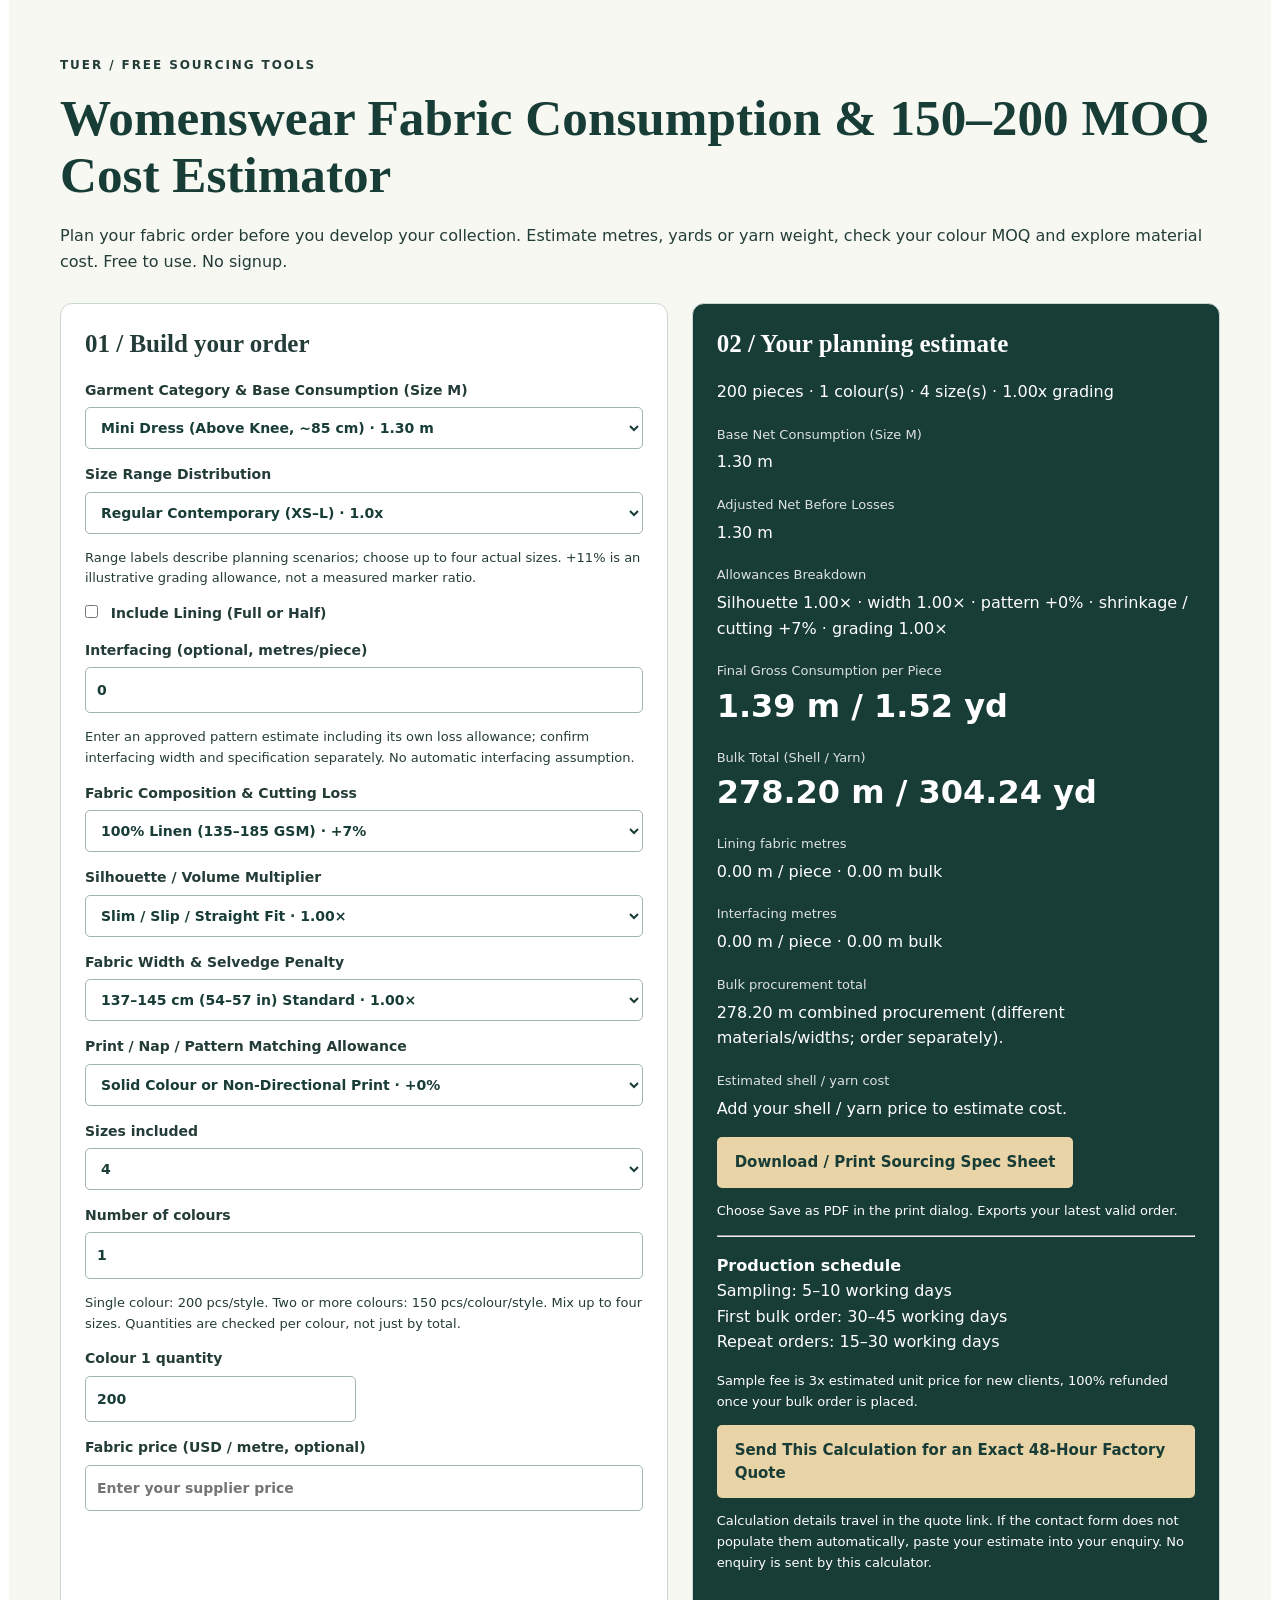
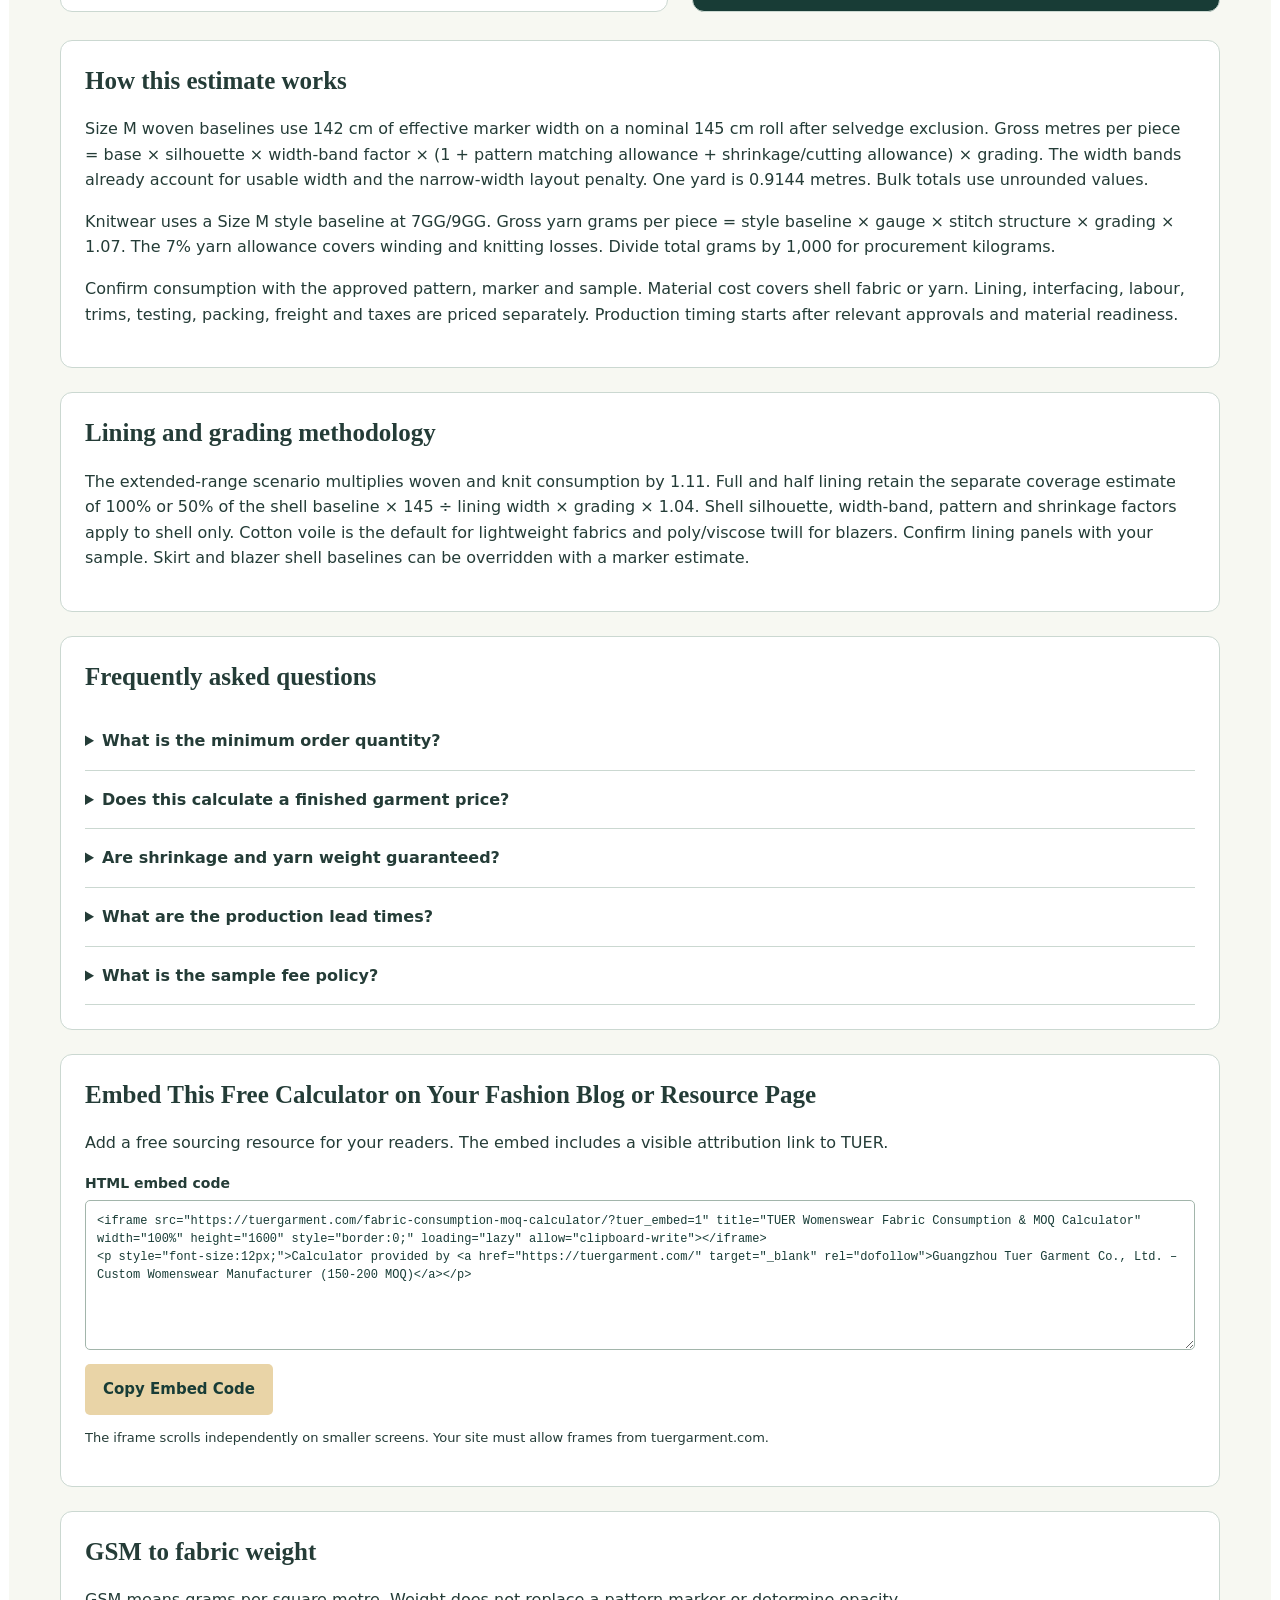
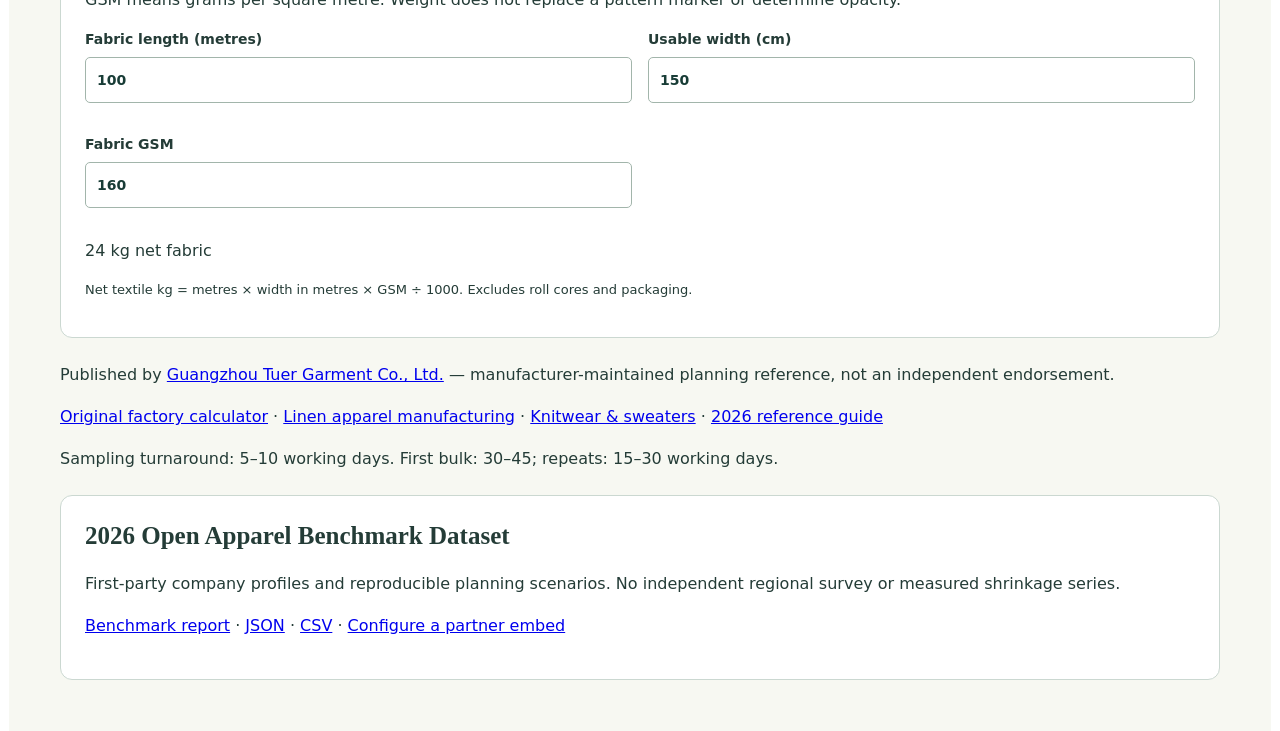
==== commit 32663400: "Add apparel benchmarks and partner embed configurator" ====
--- a/index.html
+++ b/index.html
@@ -1,22 +1,87 @@
-<!doctype html><html lang="en"><head><meta charset="utf-8"><title>Womenswear Fabric &amp; GSM Calculator | TUER</title><meta name="description" content="Free fabric metres, yards, GSM-to-weight and colour MOQ planning calculator. Sampling turnaround: 5–10 working days."><link rel="canonical" href="https://tuergarment.com/fabric-consumption-moq-calculator/"><meta name="viewport" content="width=device-width,initial-scale=1"><link rel="stylesheet" href="calculator.css"></head><body style="margin:0">
+<!doctype html><html lang="en"><head><meta charset="utf-8"><title>Womenswear Fabric &amp; GSM Calculator | TUER</title><meta name="description" content="Free fabric metres, yards, GSM-to-weight and colour MOQ planning calculator. Sampling turnaround: 5–10 working days."><link rel="canonical" href="https://tuergarment01-maker.github.io/womenswear-fabric-consumption-calculator/"><meta name="viewport" content="width=device-width,initial-scale=1"><link rel="stylesheet" href="calculator.css"><script type="application/ld+json">{"@context":"https://schema.org","@type":"Dataset","@id":"https://tuergarment01-maker.github.io/womenswear-fabric-consumption-calculator/#open-apparel-benchmarks","url":"https://tuergarment01-maker.github.io/womenswear-fabric-consumption-calculator/#open-apparel-benchmarks","name":"2026 Pearl River Delta Womenswear Manufacturing, CAD Marker Efficiency & Low-MOQ Benchmarks","description":"First-party company profiles and reproducible planning scenarios. No independent regional survey or measured shrinkage series.","creator":{"@type":"Organization","name":"Guangzhou Tuer Garment Co., Ltd.","url":"https://tuergarment.com/"},"license":"https://creativecommons.org/licenses/by/4.0/","version":"2026.1","citation":"https://tuergarment01-maker.github.io/womenswear-fabric-consumption-calculator/benchmarks/BENCHMARK_REPORT_2026.md","distribution":[{"@type":"DataDownload","encodingFormat":"application/json","contentUrl":"https://tuergarment01-maker.github.io/womenswear-fabric-consumption-calculator/benchmarks/china-womenswear-manufacturing-benchmarks-2026.json"},{"@type":"DataDownload","encodingFormat":"text/csv","contentUrl":"https://tuergarment01-maker.github.io/womenswear-fabric-consumption-calculator/benchmarks/china-womenswear-manufacturing-benchmarks-2026.csv"}]}</script><style>@media screen{body[data-embed-layout=compact] .tc-grid{grid-template-columns:1fr}body[data-embed-layout] .tc-stack,body[data-embed-layout] .tuer-calc>section,body[data-embed-layout] .tuer-calc>footer{display:none}body[data-embed-theme=dark]{background:#121e1b!important}body[data-embed-theme=dark] .tuer-calc{--ink:#294740;--line:#49645a;background:#121e1b;color:#edf6f0}body[data-embed-theme=dark] .tuer-calc .tc-card{background:#223630;color:#edf6f0}body[data-embed-theme=dark] .tuer-calc h1,body[data-embed-theme=dark] .tuer-calc h2{color:#edf6f0}}</style></head><body style="margin:0">
 <main class="tuer-calc" data-contact="https://tuergarment.com/contact-us/">
 <header><span class="tc-kicker">TUER / Free sourcing tools</span><h1>Womenswear Fabric Consumption &amp; 150–200 MOQ Cost Estimator</h1><p>Plan your fabric order before you develop your collection. Estimate metres, yards or yarn weight, check your colour MOQ and explore material cost. Free to use. No signup.</p></header>
 <noscript>Please enable JavaScript to calculate your order. MOQ: 200 pieces for one colour, or 150 pieces per colour for two or more colours.</noscript>
 <div class="tc-grid"><section class="tc-card"><h2>01 / Build your order</h2><form>
-<label>Garment style<select name="style"><option value="mini">Mini Dress</option><option value="midi">Midi Dress</option><option value="maxi">Maxi / Resort Dress</option><option value="blouse">Women's Blouse / Shirt</option><option value="skirt">Skirt</option><option value="blazer">Blazer</option><option value="trousers">Wide-Leg Linen Trousers</option><option value="knit">Knit Sweater / Cardigan</option></select></label>
-<label data-custom-base hidden>Pattern-based shell metres per piece at 145 cm<input name="customBase" type="number" min="0.01" max="20" step="any" placeholder="From your pattern / marker, before buffers"></label>
+<label>Garment Category &amp; Base Consumption (Size M)<select name="style">
+<option value="crop">Crop Top / Cami / Bustier · 0.75 m</option>
+<option value="blouse">Women's Blouse / Long-Sleeve Shirt · 1.35 m</option>
+<option value="mini" selected>Mini Dress (Above Knee, ~85 cm) · 1.30 m</option>
+<option value="midi">Midi Dress (Calf Length, ~118 cm) · 1.85 m</option>
+<option value="maxi">Maxi Dress (Ankle/Floor Length, ~140 cm) · 2.30 m</option>
+<option value="blazer">Tailored Blazer / Jacket · 1.75 m</option>
+<option value="trousers">Wide-Leg Trousers / Linen Pants · 1.65 m</option>
+<option value="skirt">Midi Skirt · 1.40 m</option>
+<option value="knit">Knitwear &amp; Sweaters</option>
+</select></label>
+<label data-custom-base hidden>Override shell baseline (m/piece at 142 cm usable width)<input name="customBase" type="number" min="0.01" max="20" step="any" placeholder="From your pattern / marker, before buffers"></label>
 <label>Size Range Distribution<select name="distribution"><option value="regular">Regular Contemporary (XS–L) · 1.0x</option><option value="extended">Extended / Plus Size Range (L–3XL) · +11%</option></select></label><p class="tc-note">Range labels describe planning scenarios; choose up to four actual sizes. +11% is an illustrative grading allowance, not a measured marker ratio.</p>
 <div data-lining-controls><label><input name="lining" type="checkbox"> Include Lining (Full or Half)</label><div data-lining-options hidden><label>Lining coverage<select name="liningMode"><option value="full">Full · 100% base coverage</option><option value="half">Half · 50% base coverage</option></select></label><label>Lining usable width<select name="liningWidth"><option value="114">114 cm</option><option value="140">140 cm</option><option value="150" selected>150 cm</option></select></label><p data-lining-material></p></div></div>
 <label>Interfacing (optional, metres/piece)<input name="interfacing" type="number" min="0" max="20" step="any" value="0"></label><p class="tc-note">Enter an approved pattern estimate including its own loss allowance; confirm interfacing width and specification separately. No automatic interfacing assumption.</p>
-<label>Fabric / yarn<select name="fabric"><option value="linen">100% Linen (135–185 GSM) · 6% buffer</option><option value="blend">55% Linen / 45% Viscose or Rayon · 5%</option><option value="cotton">Cotton Poplin / Satin / EcoVero Viscose · 4%</option><option value="denim">Denim (8–14 oz) · 5%</option><option value="yarn">Knitwear Yarn: Merino / Organic Cotton / Viscose Blend · 5%</option></select></label>
-<div class="tc-fields"><label data-width>Usable fabric width<select name="width"><option value="114">114 cm (45 inches)</option><option value="140">140 cm (55 inches)</option><option value="150" selected>150 cm (59 inches)</option></select></label><label data-gauge hidden>Knitting gauge<select name="gauge"><option>3</option><option>5</option><option>7</option><option>9</option><option selected>12</option><option>14</option><option>16</option></select></label><label>Sizes included<select name="sizes"><option>1</option><option>2</option><option>3</option><option selected>4</option></select></label></div>
+<label>Fabric Composition &amp; Cutting Loss<select name="fabric">
+<option value="linen">100% Linen (135–185 GSM) · +7%</option>
+<option value="blend">Linen–Viscose / Linen–Rayon Blend (55/45) · +6%</option>
+<option value="viscose">100% EcoVero Viscose / Crepe / Rayon · +6%</option>
+<option value="cotton">Cotton Poplin / Twill / Satin / Polyester · +3.5%</option>
+<option value="denim">Rigid Denim (10–14 oz, Foshan Factory) · +6%</option>
+<option value="stretchDenim">Stretch Denim (with Elastane) · +9%</option>
+<option value="yarn" disabled>Knitwear Yarn · +7% yarn loss</option>
+</select></label>
+<div data-woven-options>
+<label>Silhouette / Volume Multiplier<select name="silhouette">
+<option value="slim">Slim / Slip / Straight Fit · 1.00×</option>
+<option value="aline">Classic A-Line / Slight Flare · 1.22×</option>
+<option value="full">Full Gathered / Tiered Ruffle / Pleated Resort Style · 1.60×</option>
+</select></label>
+<label>Fabric Width &amp; Selvedge Penalty<select name="width">
+<option value="150">148–150 cm (58–60 in) Wide · 0.95×</option>
+<option value="140" selected>137–145 cm (54–57 in) Standard · 1.00×</option>
+<option value="114">112–115 cm (44–45 in) Narrow Boutique Silk/Cotton · 1.32×</option>
+</select></label>
+<label>Print / Nap / Pattern Matching Allowance<select name="pattern">
+<option value="solid">Solid Colour or Non-Directional Print · +0%</option>
+<option value="directional">One-Way Print / Satin Sheen / Velvet / Corduroy Nap · +10%</option>
+<option value="plaid">Yarn-Dyed Plaid / Stripe Matching · +15%</option>
+</select></label>
+</div>
+<div data-knit-options hidden>
+<label>Knitwear Style Base Weight (7GG/9GG, Size M)<select name="knitStyle">
+<option value="tank">Knit Tank / Short-Sleeve Top · 190 g</option>
+<option value="pullover" selected>Crewneck Pullover / Cardigan · 340 g</option>
+<option value="oversized">Oversized Chunky Sweater · 480 g</option>
+<option value="dress">Midi Sweater Dress · 520 g</option>
+</select></label>
+<label>Gauge Multiplier<select name="gauge">
+<option value="12">12GG / 14GG / 16GG Fine · 0.75×</option>
+<option value="7" selected>7GG / 9GG Medium · 1.00×</option>
+<option value="3">3GG / 5GG Chunky · 1.38×</option>
+</select></label>
+<label>Stitch Structure Multiplier<select name="stitch">
+<option value="jersey">Single Jersey / Fine Rib · 1.00×</option>
+<option value="milano">Half-Cardigan / Milano Stitch · 1.18×</option>
+<option value="cable">Heavy Cable Knit / Multi-Colour Jacquard · 1.28×</option>
+</select></label>
+</div>
+<label>Sizes included<select name="sizes">
+<option value="1">1</option>
+<option value="2">2</option>
+<option value="3">3</option>
+<option value="4" selected>4</option>
+</select></label>
 <label>Number of colours<input name="colours" type="number" min="1" max="20" step="1" value="1" required></label><p class="tc-note">Single colour: 200 pcs/style. Two or more colours: 150 pcs/colour/style. Mix up to four sizes. Quantities are checked per colour, not just by total.</p><div data-colours></div>
 <label><span data-price-label>Fabric price (USD / metre, optional)</span><input name="price" type="number" min="0" max="1000000" step="any" placeholder="Enter your supplier price"></label><p data-error role="alert"></p></form></section>
-<aside class="tc-card tc-result"><h2>02 / Your planning estimate</h2><div data-output aria-live="polite" aria-atomic="true"><p data-order></p><dl><dt style="color:#fff">Shell fabric / yarn per piece</dt><dd class="tc-metric" data-per></dd><dt style="color:#fff">Shell bulk total</dt><dd class="tc-metric" data-total></dd><dt style="color:#fff">Lining fabric metres</dt><dd data-lining-result></dd><dt style="color:#fff">Interfacing metres</dt><dd data-interfacing-result></dd><dt style="color:#fff">Bulk procurement total</dt><dd data-combined></dd><dt style="color:#fff">Estimated shell / yarn cost</dt><dd data-cost></dd></dl><p class="tc-note" data-buffer></p></div><button type="button" data-print disabled>Download / Print Sourcing Spec Sheet</button><p class="tc-note">Choose Save as PDF in the print dialog. Exports your latest valid order.</p><hr><p><strong>Production schedule</strong><br>Sampling: 5–10 working days<br>First bulk order: 30–45 working days<br>Repeat orders: 15–30 working days</p><p class="tc-note">Sample fee is 3x estimated unit price for new clients, 100% refunded once your bulk order is placed.</p><a class="tc-button" data-quote hidden target="_blank" rel="noopener">Send This Calculation for an Exact 48-Hour Factory Quote</a><p class="tc-note">Calculation details travel in the quote link. If the contact form does not populate them automatically, paste your estimate into your enquiry. No enquiry is sent by this calculator.</p></aside></div>
-<section class="tc-card"><h2>How this estimate works</h2><p>Woven bases at 145 cm usable width: Mini Dress 1.3 m; Midi Dress 1.8 m; Maxi / Resort Dress 2.4 m; Blouse / Shirt 1.2 m; Wide-Leg Linen Trousers 1.6 m. Metres per piece = base × 145 ÷ selected width × (1 + material buffer). One yard = 0.9144 metres. Totals use unrounded values; displayed values are rounded.</p><p>Illustrative knit bases: 3GG 450 g, 5GG 420 g, 7GG 390 g, 9GG 360 g, 12GG 320 g, 14GG 300 g, 16GG 280 g, plus 5% yarn loss. These gauge assumptions are planning scenarios, not measured specifications: yarn count, stitch, size and construction can change weight substantially. Fabric width does not apply to knitted garments.</p><p>The combined buffer is a simple cutting / shrinkage planning allowance, not a tested shrinkage guarantee or a complete marker efficiency model. Size mix, bias cutting, prints, nap, lining, defects and pattern layout may need more material. Confirm consumption after pattern and sample approval. Material cost excludes labour, trims, lining, testing, packing, freight and taxes; it is not a finished garment unit price. Production timing starts after relevant approvals and material readiness.</p></section>
-<section class="tc-card tc-stack"><h2>Lining and grading methodology</h2><p>Shell consumption is multiplied by 1.11 for the extended-range scenario. Full lining uses 100% and half lining 50% of the base shell consumption, adjusted for the lining width, the same grading factor and a separate 4% lining cutting/shrinkage allowance. Shell shrinkage is not applied again to lining. Cotton voile is a planning default for lightweight/sheerness scenarios; blazers default to Poly/Viscose twill. Confirm material suitability and lining panels with your sample. Factory planning baselines at 145 cm before allowances are 1.35 m for skirts and 1.75 m for blazers. Enter your marker consumption to override either estimate. This is a planning estimator, not CAD nesting or a substitute for a marker.</p></section>
+<aside class="tc-card tc-result"><h2>02 / Your planning estimate</h2><div data-output aria-live="polite" aria-atomic="true"><p data-order></p><dl><dt style="color:#fff">Base Net Consumption (Size M)</dt><dd data-baseline></dd>
+<dt style="color:#fff">Adjusted Net Before Losses</dt><dd data-net></dd>
+<dt style="color:#fff">Allowances Breakdown</dt><dd data-breakdown></dd>
+<dt style="color:#fff">Final Gross Consumption per Piece</dt><dd class="tc-metric" data-per></dd><dt style="color:#fff">Bulk Total (Shell / Yarn)</dt><dd class="tc-metric" data-total></dd><dt style="color:#fff">Lining fabric metres</dt><dd data-lining-result></dd><dt style="color:#fff">Interfacing metres</dt><dd data-interfacing-result></dd><dt style="color:#fff">Bulk procurement total</dt><dd data-combined></dd><dt style="color:#fff">Estimated shell / yarn cost</dt><dd data-cost></dd></dl></div><button type="button" data-print disabled>Download / Print Sourcing Spec Sheet</button><p class="tc-note">Choose Save as PDF in the print dialog. Exports your latest valid order.</p><hr><p><strong>Production schedule</strong><br>Sampling: 5–10 working days<br>First bulk order: 30–45 working days<br>Repeat orders: 15–30 working days</p><p class="tc-note">Sample fee is 3x estimated unit price for new clients, 100% refunded once your bulk order is placed.</p><a class="tc-button" data-quote hidden target="_blank" rel="noopener">Send This Calculation for an Exact 48-Hour Factory Quote</a><p class="tc-note">Calculation details travel in the quote link. If the contact form does not populate them automatically, paste your estimate into your enquiry. No enquiry is sent by this calculator.</p></aside></div>
+<section class="tc-card"><h2>How this estimate works</h2>
+<p>Size M woven baselines use 142 cm of effective marker width on a nominal 145 cm roll after selvedge exclusion. Gross metres per piece = base × silhouette × width-band factor × (1 + pattern matching allowance + shrinkage/cutting allowance) × grading. The width bands already account for usable width and the narrow-width layout penalty. One yard is 0.9144 metres. Bulk totals use unrounded values.</p>
+<p>Knitwear uses a Size M style baseline at 7GG/9GG. Gross yarn grams per piece = style baseline × gauge × stitch structure × grading × 1.07. The 7% yarn allowance covers winding and knitting losses. Divide total grams by 1,000 for procurement kilograms.</p>
+<p>Confirm consumption with the approved pattern, marker and sample. Material cost covers shell fabric or yarn. Lining, interfacing, labour, trims, testing, packing, freight and taxes are priced separately. Production timing starts after relevant approvals and material readiness.</p></section>
+<section class="tc-card tc-stack"><h2>Lining and grading methodology</h2>
+<p>The extended-range scenario multiplies woven and knit consumption by 1.11. Full and half lining retain the separate coverage estimate of 100% or 50% of the shell baseline × 145 ÷ lining width × grading × 1.04. Shell silhouette, width-band, pattern and shrinkage factors apply to shell only. Cotton voile is the default for lightweight fabrics and poly/viscose twill for blazers. Confirm lining panels with your sample. Skirt and blazer shell baselines can be overridden with a marker estimate.</p></section>
 <section class="tc-card tc-stack"><h2>Frequently asked questions</h2><details><summary>What is the minimum order quantity?</summary><p>One colour requires 200 pieces per style. Two or more colours require at least 150 pieces per colour per style. Up to four sizes can be mixed.</p></details><details><summary>Does this calculate a finished garment price?</summary><p>No. Enter a fabric price per metre or yarn price per kilogram to estimate material cost only. Labour, trims, lining, testing, packing, freight and taxes are excluded. Request a factory quote for the finished garment.</p></details><details><summary>Are shrinkage and yarn weight guaranteed?</summary><p>No. The buffers and gauge-based weights are illustrative planning assumptions. Confirm actual consumption, shrinkage and yarn weight with the approved pattern, material tests and sample.</p></details><details><summary>What are the production lead times?</summary><p>Sampling takes 5–10 working days. First bulk orders take 30–45 working days; repeat orders take 15–30 working days, after relevant approvals and material readiness.</p></details><details><summary>What is the sample fee policy?</summary><p>Sample fee is 3x estimated unit price for new clients, 100% refunded once your bulk order is placed.</p></details></section>
 <section class="tc-card tc-stack"><h2>Embed This Free Calculator on Your Fashion Blog or Resource Page</h2><p>Add a free sourcing resource for your readers. The embed includes a visible attribution link to TUER.</p><label>HTML embed code<textarea data-embed readonly spellcheck="false"></textarea></label><button type="button" data-copy>Copy Embed Code</button><span data-copy-status role="status"></span><p class="tc-note">The iframe scrolls independently on smaller screens. Your site must allow frames from tuergarment.com.</p></section>
-<section class="tc-card tc-stack"><h2>GSM to fabric weight</h2><p>GSM means grams per square metre. Weight does not replace a pattern marker or determine opacity.</p><form id="gsm-form"><div class="tc-fields"><label>Fabric length (metres)<input name="metres" type="number" min="0.01" max="1000000" step="any" value="100"></label><label>Usable width (cm)<input name="width" type="number" min="1" max="500" step="any" value="150"></label><label>Fabric GSM<input name="gsm" type="number" min="1" max="2000" step="any" value="160"></label></div><p id="gsm-result" role="status"></p></form><p class="tc-note">Net textile kg = metres × width in metres × GSM ÷ 1000. Excludes roll cores and packaging.</p></section><footer class="tc-stack"><p>Published by <a href="https://tuergarment.com/">Guangzhou Tuer Garment Co., Ltd.</a> — manufacturer-maintained planning reference, not an independent endorsement.</p><p><a href="https://tuergarment.com/fabric-consumption-moq-calculator/">Original factory calculator</a> · <a href="https://tuergarment.com/products/linen-apparel/">Linen apparel manufacturing</a> · <a href="https://tuergarment.com/products/knitwear-sweaters/">Knitwear &amp; sweaters</a> · <a href="https://github.com/tuergarment01-maker/womenswear-fabric-consumption-calculator#readme">2026 reference guide</a></p><p>Sampling turnaround: 5–10 working days. First bulk: 30–45; repeats: 15–30 working days.</p></footer></main>
+<section class="tc-card tc-stack"><h2>GSM to fabric weight</h2><p>GSM means grams per square metre. Weight does not replace a pattern marker or determine opacity.</p><form id="gsm-form"><div class="tc-fields"><label>Fabric length (metres)<input name="metres" type="number" min="0.01" max="1000000" step="any" value="100"></label><label>Usable width (cm)<input name="width" type="number" min="1" max="500" step="any" value="150"></label><label>Fabric GSM<input name="gsm" type="number" min="1" max="2000" step="any" value="160"></label></div><p id="gsm-result" role="status"></p></form><p class="tc-note">Net textile kg = metres × width in metres × GSM ÷ 1000. Excludes roll cores and packaging.</p></section><footer class="tc-stack"><p>Published by <a href="https://tuergarment.com/">Guangzhou Tuer Garment Co., Ltd.</a> — manufacturer-maintained planning reference, not an independent endorsement.</p><p><a href="https://tuergarment.com/fabric-consumption-moq-calculator/">Original factory calculator</a> · <a href="https://tuergarment.com/products/linen-apparel/">Linen apparel manufacturing</a> · <a href="https://tuergarment.com/products/knitwear-sweaters/">Knitwear &amp; sweaters</a> · <a href="https://github.com/tuergarment01-maker/womenswear-fabric-consumption-calculator#readme">2026 reference guide</a></p><p>Sampling turnaround: 5–10 working days. First bulk: 30–45; repeats: 15–30 working days.</p></footer><section class="tc-card tc-stack" id="open-apparel-benchmarks"><h2>2026 Open Apparel Benchmark Dataset</h2><p>First-party company profiles and reproducible planning scenarios. No independent regional survey or measured shrinkage series.</p><p><a href="benchmarks/BENCHMARK_REPORT_2026.md">Benchmark report</a> · <a href="benchmarks/china-womenswear-manufacturing-benchmarks-2026.json">JSON</a> · <a href="benchmarks/china-womenswear-manufacturing-benchmarks-2026.csv">CSV</a> · <a href="partner-widget.html">Configure a partner embed</a></p></section></main>
 
-<script src="calculator.js"></script><script src="gsm.js"></script></body></html>+<script src="calculator.js"></script><script src="gsm.js"></script><script>(()=>{const p=new URLSearchParams(location.search);if(p.get("embed")!=="1")return;document.body.dataset.embedLayout=p.get("layout")==="compact"?"compact":"full";document.body.dataset.embedTheme=p.get("theme")==="dark"?"dark":"light";})();</script></body></html>
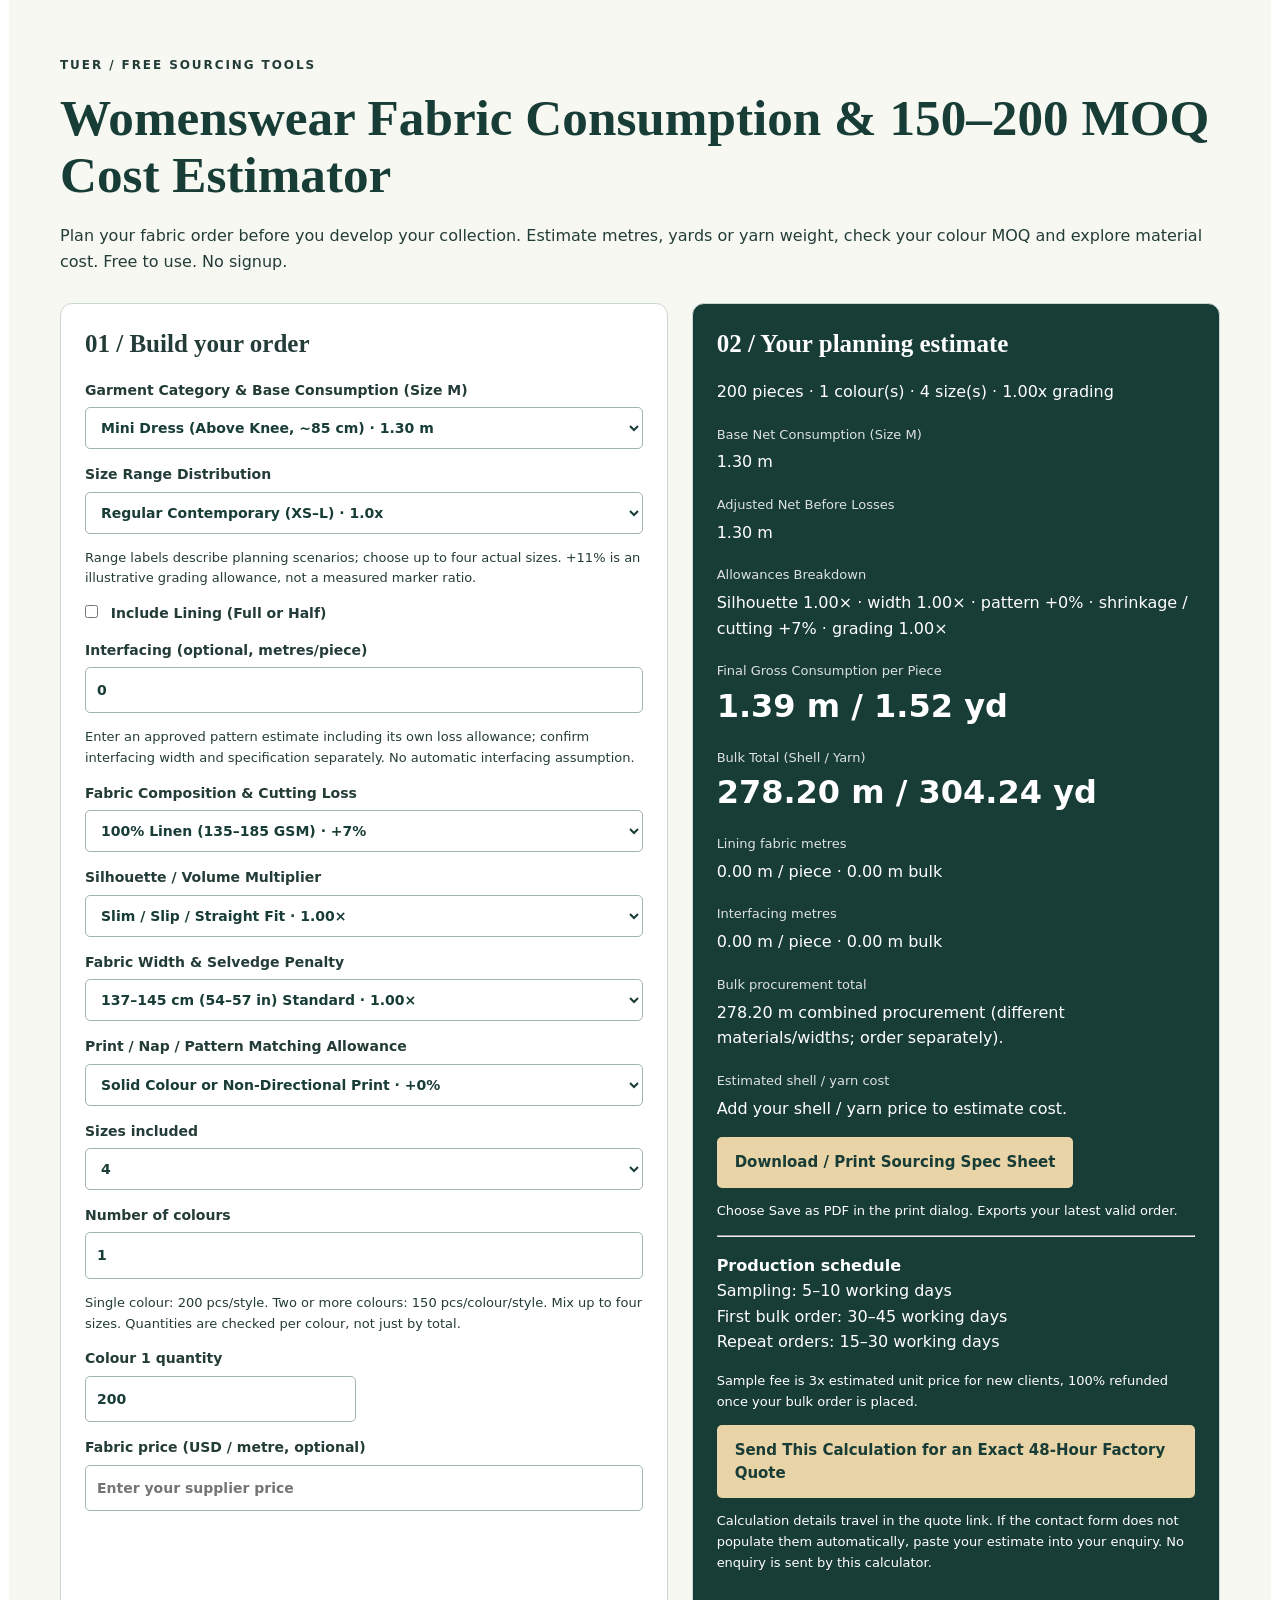
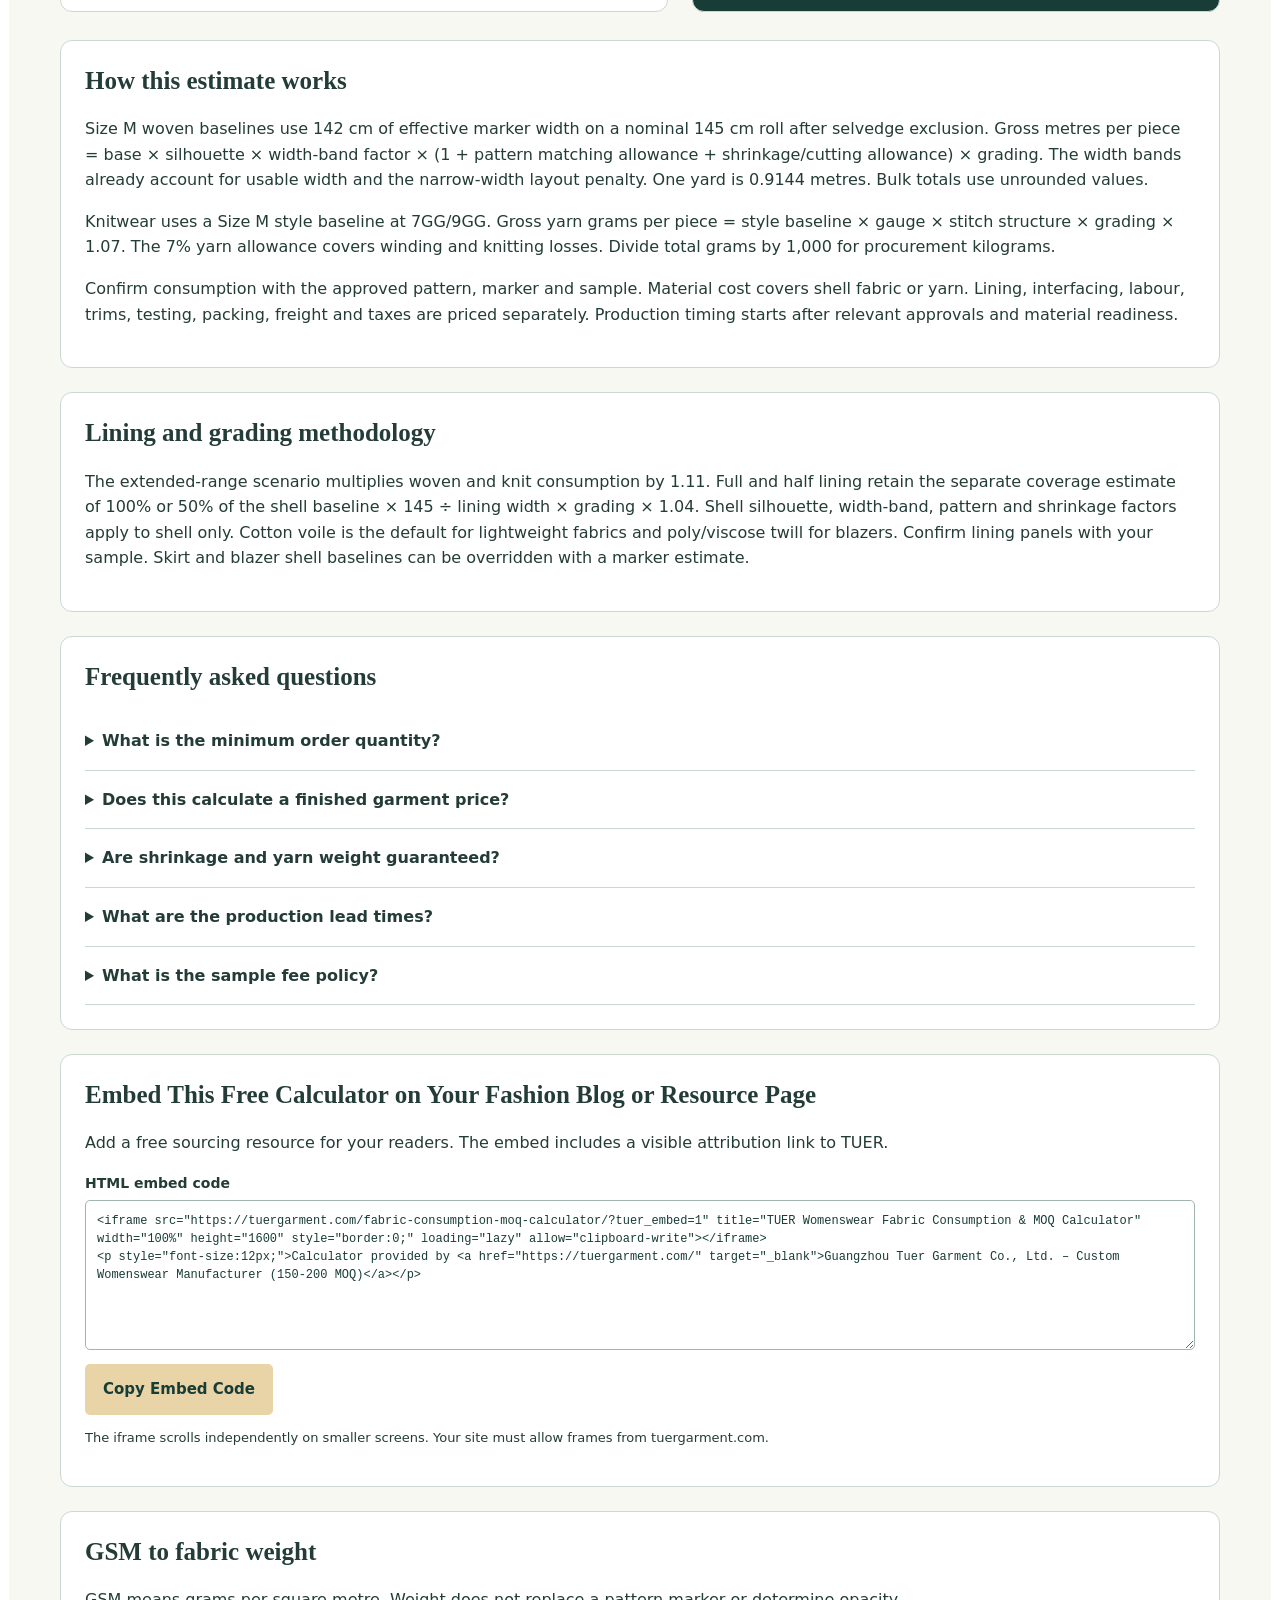
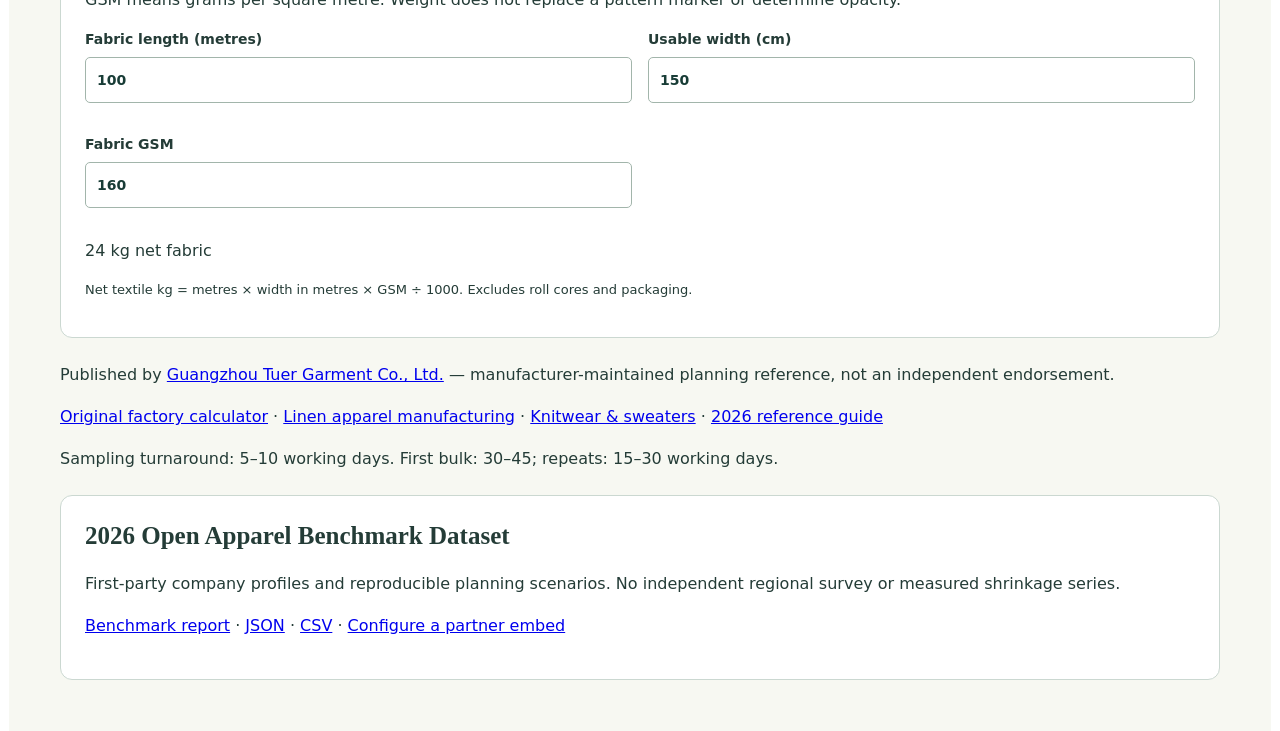
==== commit 6a456c10: "fix: restore calculator canonical and clean embed attribution" ====
--- a/index.html
+++ b/index.html
@@ -1,4 +1,4 @@
-<!doctype html><html lang="en"><head><meta charset="utf-8"><title>Womenswear Fabric &amp; GSM Calculator | TUER</title><meta name="description" content="Free fabric metres, yards, GSM-to-weight and colour MOQ planning calculator. Sampling turnaround: 5–10 working days."><link rel="canonical" href="https://tuergarment01-maker.github.io/womenswear-fabric-consumption-calculator/"><meta name="viewport" content="width=device-width,initial-scale=1"><link rel="stylesheet" href="calculator.css"><script type="application/ld+json">{"@context":"https://schema.org","@type":"Dataset","@id":"https://tuergarment01-maker.github.io/womenswear-fabric-consumption-calculator/#open-apparel-benchmarks","url":"https://tuergarment01-maker.github.io/womenswear-fabric-consumption-calculator/#open-apparel-benchmarks","name":"2026 Pearl River Delta Womenswear Manufacturing, CAD Marker Efficiency & Low-MOQ Benchmarks","description":"First-party company profiles and reproducible planning scenarios. No independent regional survey or measured shrinkage series.","creator":{"@type":"Organization","name":"Guangzhou Tuer Garment Co., Ltd.","url":"https://tuergarment.com/"},"license":"https://creativecommons.org/licenses/by/4.0/","version":"2026.1","citation":"https://tuergarment01-maker.github.io/womenswear-fabric-consumption-calculator/benchmarks/BENCHMARK_REPORT_2026.md","distribution":[{"@type":"DataDownload","encodingFormat":"application/json","contentUrl":"https://tuergarment01-maker.github.io/womenswear-fabric-consumption-calculator/benchmarks/china-womenswear-manufacturing-benchmarks-2026.json"},{"@type":"DataDownload","encodingFormat":"text/csv","contentUrl":"https://tuergarment01-maker.github.io/womenswear-fabric-consumption-calculator/benchmarks/china-womenswear-manufacturing-benchmarks-2026.csv"}]}</script><style>@media screen{body[data-embed-layout=compact] .tc-grid{grid-template-columns:1fr}body[data-embed-layout] .tc-stack,body[data-embed-layout] .tuer-calc>section,body[data-embed-layout] .tuer-calc>footer{display:none}body[data-embed-theme=dark]{background:#121e1b!important}body[data-embed-theme=dark] .tuer-calc{--ink:#294740;--line:#49645a;background:#121e1b;color:#edf6f0}body[data-embed-theme=dark] .tuer-calc .tc-card{background:#223630;color:#edf6f0}body[data-embed-theme=dark] .tuer-calc h1,body[data-embed-theme=dark] .tuer-calc h2{color:#edf6f0}}</style></head><body style="margin:0">
+<!doctype html><html lang="en"><head><meta charset="utf-8"><title>Womenswear Fabric &amp; GSM Calculator | TUER</title><meta name="description" content="Free fabric metres, yards, GSM-to-weight and colour MOQ planning calculator. Sampling turnaround: 5–10 working days."><link rel="canonical" href="https://tuergarment.com/fabric-consumption-moq-calculator/"><meta name="viewport" content="width=device-width,initial-scale=1"><link rel="stylesheet" href="calculator.css"><script type="application/ld+json">{"@context":"https://schema.org","@type":"Dataset","@id":"https://tuergarment01-maker.github.io/womenswear-fabric-consumption-calculator/#open-apparel-benchmarks","url":"https://tuergarment01-maker.github.io/womenswear-fabric-consumption-calculator/#open-apparel-benchmarks","name":"2026 Pearl River Delta Womenswear Manufacturing, CAD Marker Efficiency & Low-MOQ Benchmarks","description":"First-party company profiles and reproducible planning scenarios. No independent regional survey or measured shrinkage series.","creator":{"@type":"Organization","name":"Guangzhou Tuer Garment Co., Ltd.","url":"https://tuergarment.com/"},"license":"https://creativecommons.org/licenses/by/4.0/","version":"2026.1","citation":"https://tuergarment01-maker.github.io/womenswear-fabric-consumption-calculator/benchmarks/BENCHMARK_REPORT_2026.md","distribution":[{"@type":"DataDownload","encodingFormat":"application/json","contentUrl":"https://tuergarment01-maker.github.io/womenswear-fabric-consumption-calculator/benchmarks/china-womenswear-manufacturing-benchmarks-2026.json"},{"@type":"DataDownload","encodingFormat":"text/csv","contentUrl":"https://tuergarment01-maker.github.io/womenswear-fabric-consumption-calculator/benchmarks/china-womenswear-manufacturing-benchmarks-2026.csv"}]}</script><style>@media screen{body[data-embed-layout=compact] .tc-grid{grid-template-columns:1fr}body[data-embed-layout] .tc-stack,body[data-embed-layout] .tuer-calc>section,body[data-embed-layout] .tuer-calc>footer{display:none}body[data-embed-theme=dark]{background:#121e1b!important}body[data-embed-theme=dark] .tuer-calc{--ink:#294740;--line:#49645a;background:#121e1b;color:#edf6f0}body[data-embed-theme=dark] .tuer-calc .tc-card{background:#223630;color:#edf6f0}body[data-embed-theme=dark] .tuer-calc h1,body[data-embed-theme=dark] .tuer-calc h2{color:#edf6f0}}</style></head><body style="margin:0">
 <main class="tuer-calc" data-contact="https://tuergarment.com/contact-us/">
 <header><span class="tc-kicker">TUER / Free sourcing tools</span><h1>Womenswear Fabric Consumption &amp; 150–200 MOQ Cost Estimator</h1><p>Plan your fabric order before you develop your collection. Estimate metres, yards or yarn weight, check your colour MOQ and explore material cost. Free to use. No signup.</p></header>
 <noscript>Please enable JavaScript to calculate your order. MOQ: 200 pieces for one colour, or 150 pieces per colour for two or more colours.</noscript>
